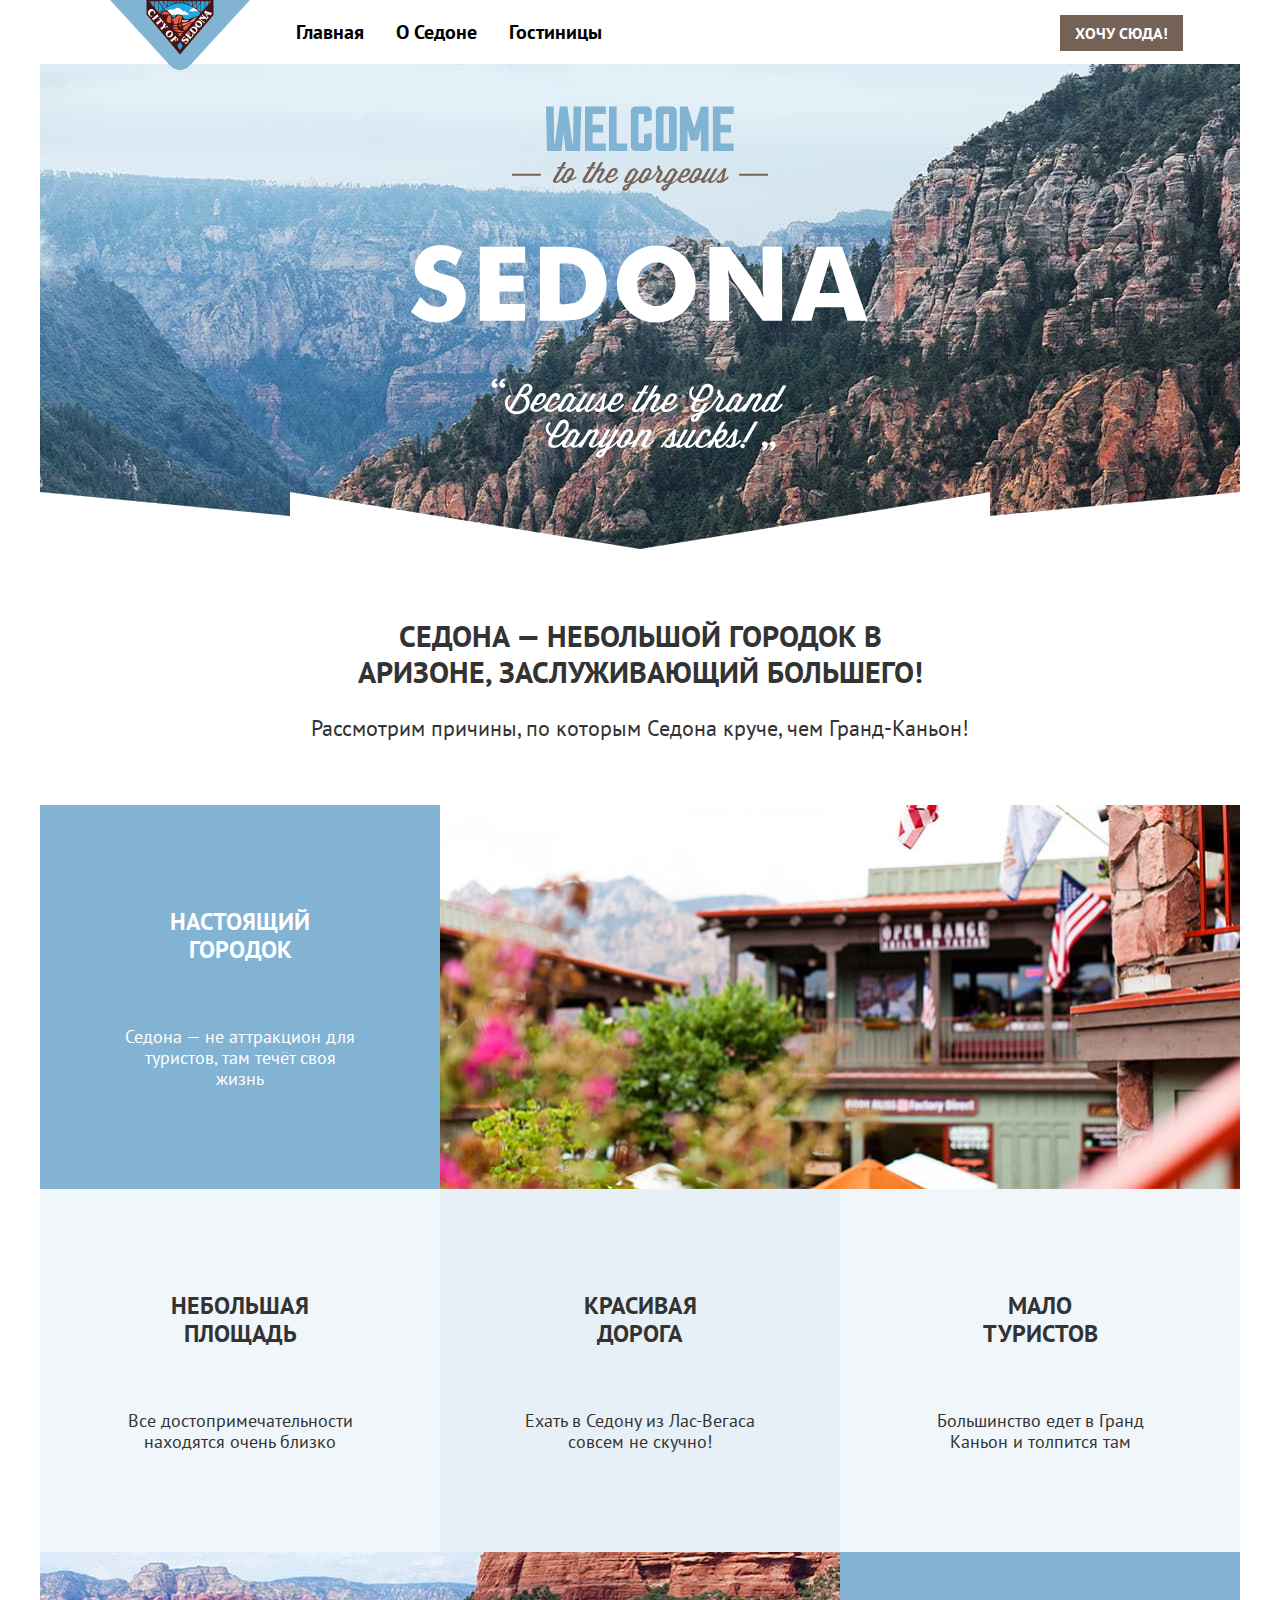
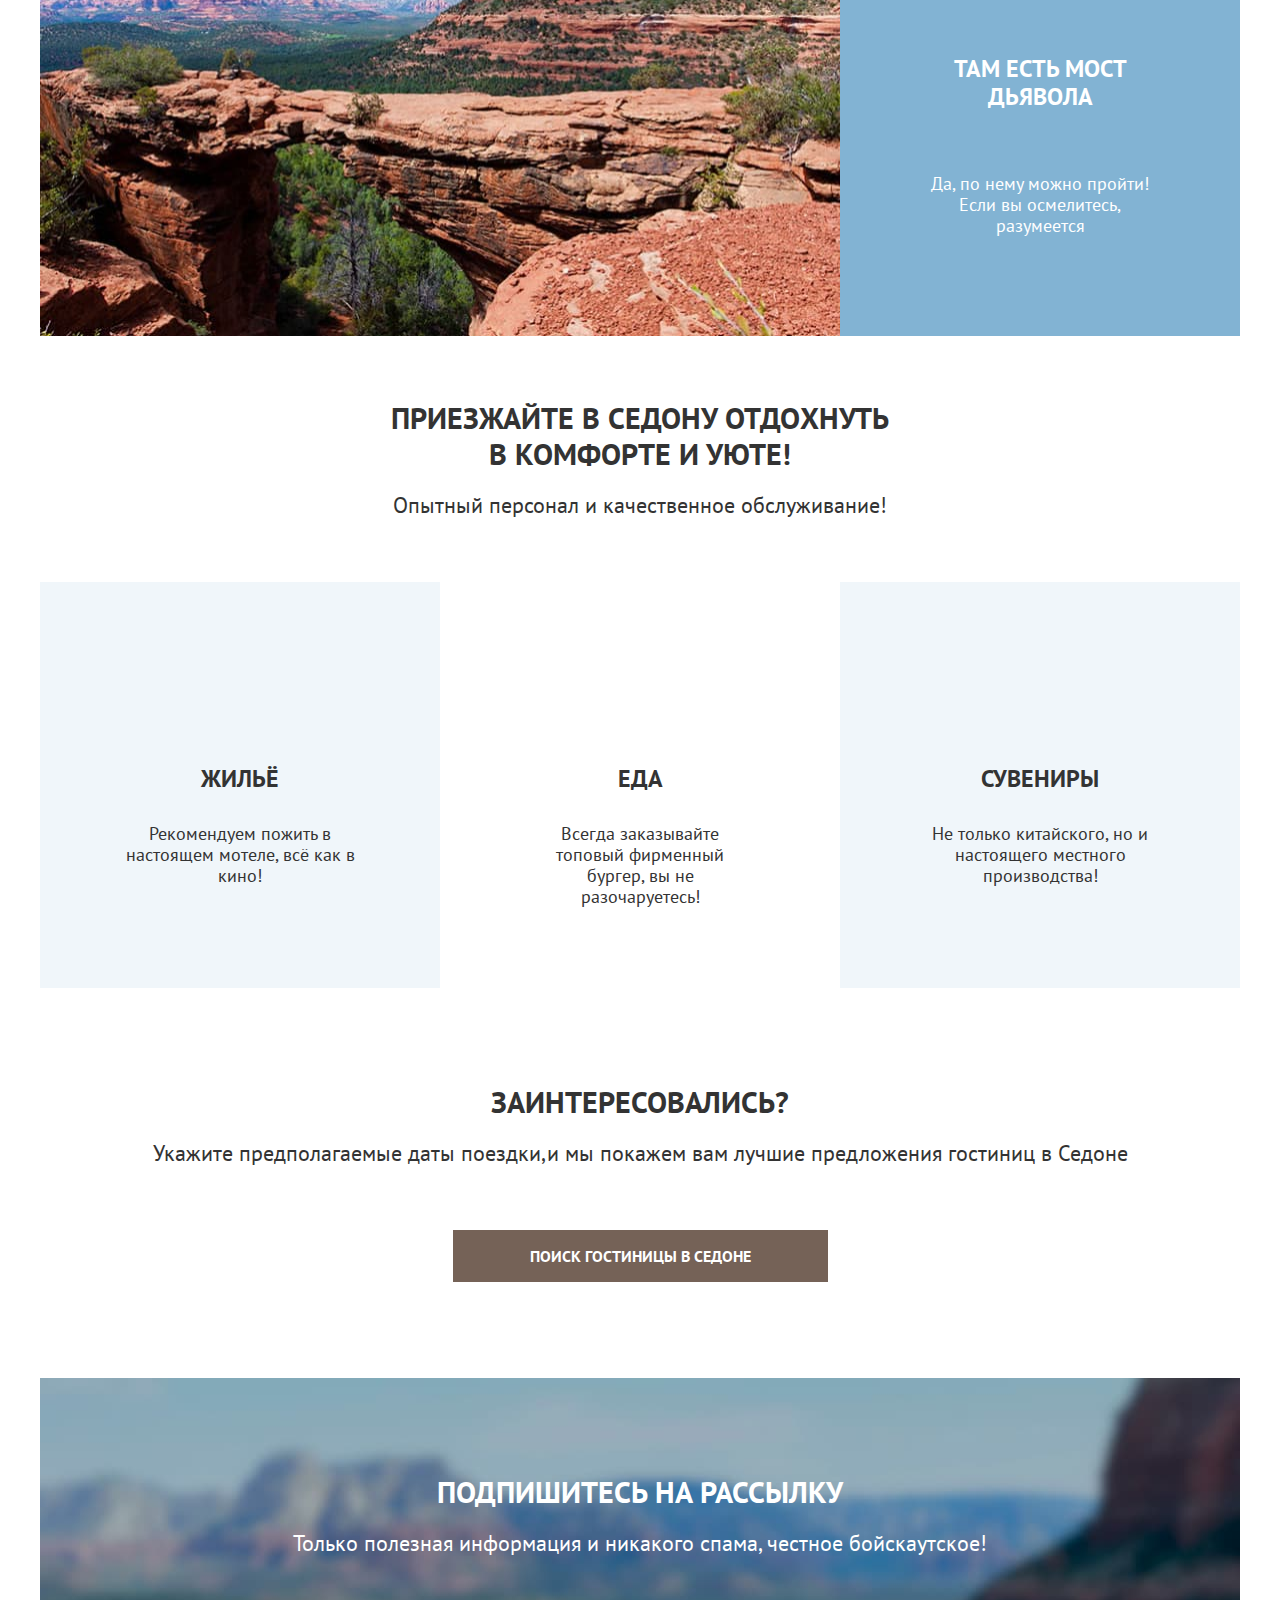
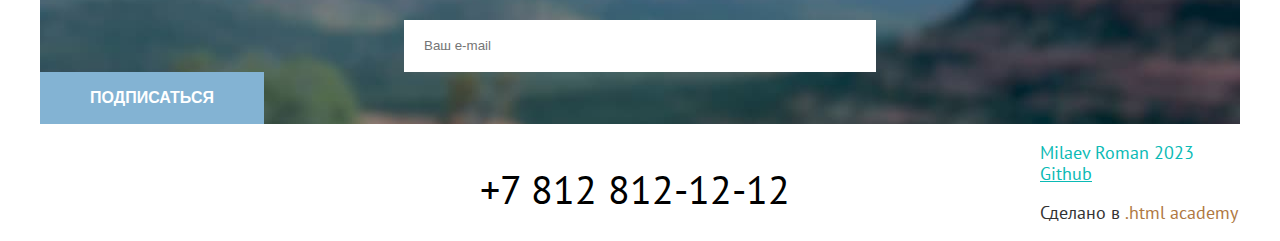
==== index.html @ 0e4f498c "оптимизировал стили для повторяющихся элементов, настроил сетку на главной странице" ====
<!DOCTYPE html>
<html lang="ru">
<head>
	<meta charset="UTF-8">
	<meta name="viewport" content="width=device-width, initial-scale=1.0">
	<link rel="stylesheet" href="styles/styles.css">
	<title>Sedona Tour</title>
</head>
<body>
	<header class="page-header">
		<nav class="navigation">
			<a class="logo-link" href="index.html">
				<img class="menu-logo" src="images/logo.svg" width="140" height="70" alt="Logo Sedona">
			</a>
			<ul class="navigation-list">
				<li class="navigation-item">
					<a class="navigation-link current" href="#">Главная</a>
				</li>
				<li class="navigation-item">
					<a class="navigation-link" href="#">О Седоне</a>
				</li>
				<li class="navigation-item">
					<a class="navigation-link" href="hotels.html">Гостиницы</a>
				</li>
			</ul>
			<ul class="navigation-list userbar">
				<li class="userbar-item">
					<a class="navigation-link search-button" href="#">
						<span class="visually-hidden">Поиск</span>
					</a>
				</li>
				<li class="userbar-item">
					<a class="navigation-link favourites" href="#">
						<span class="visually-hidden">Избранное</span>
					</a>
				</li>
				<li class="userbar-item">
					<a class="button button-entry" href="#">Хочу сюда!</a>
				</li>
			</ul>
		</nav>
	</header>
	<main class="content">
		<div class="page-container">
			<h1 class="visually-hidden">Welcome to Sedona</h1>
			<img class="main-logo" src="images/main-logo.svg" width="458" height="352" alt="Написано Welcome to gorgeous Sedona">
			<section class="reasons">
				<h2 class="title title-reasons">Седона — небольшой городок в Аризоне, заслуживающий большего!</h2>
				<p class="title-desc title-desc-reasons">Рассмотрим причины, по которым Седона круче, чем Гранд-Каньон!</p>
				<ul class="reasons-list">
					<li class="reasons-item">
						<h3 class="subtitle subtitle-reasons">Настоящий городок</h3>
						<p class="item-desc item-desc-reasons">Седона — не аттракцион для туристов, там течёт своя жизнь</p>
					</li>
					<li class="reasons-item">
						<img class="fisrt-reasons-image" src="images/rancho.jpg" width="800" height="384" alt="Ранчо на фоне гор. Пример проживания">
					</li>
					<li class="reasons-item">
						<h3 class="subtitle subtitle-reasons">Небольшая площадь</h3>
						<p class="item-desc item-desc-reasons">Все достопримечательности находятся очень близко</p>
					</li>
					<li class="reasons-item">
						<h3 class="subtitle subtitle-reasons">Красивая дорога</h3>
						<p class="item-desc item-desc-reasons">Ехать в Седону из Лас-Вегаса совсем не скучно!</p>
					</li>
					<li class="reasons-item">
						<h3 class="subtitle subtitle-reasons">Мало туристов</h3>
						<p class="item-desc item-desc-reasons">Большинство едет в Гранд Каньон и толпится там</p>
					</li>
					<li class="reasons-item">
						<img class="last-reasons-image" src="images/devilsbridge.jpg" width="800" height="384" alt="Необычная гора Мост дьявола. На фоне горная цепь и пустыня">
					</li>
					<li class="reasons-item">
						<h3 class="subtitle subtitle-reasons">Там есть мост дьявола</h3>
						<p class="item-desc item-desc-reasons">Да, по нему можно пройти! Если вы осмелитесь, разумеется</p>
					</li>
				</ul>
			</section>
			<section class="opportunities">
				<h2 class="title title-opportunities">Приезжайте в Седону отдохнуть в комфорте и уюте!</h2>
				<p class="title-desc title-desc-opportunities">Опытный персонал и качественное обслуживание!</p>
				<ul class="opportunities-list">
					<li class="opportunities-item">
						<h3 class="subtitle subtitle-opportunities">Жильё</h3>
						<p class="item-desc item-desc-opportunities">Рекомендуем пожить в настоящем мотеле, всё как в кино!</p>
					</li>
					<li class="opportunities-item">
						<h3 class="subtitle subtitle-opportunities">Еда</h3>
						<p class="item-desc item-desc-opportunities">Всегда заказывайте топовый фирменный бургер, вы не разочаруетесь!</p>
					</li>
					<li class="opportunities-item">
						<h3 class="subtitle subtitle-opportunities">Сувениры</h3>
						<p class="item-desc item-desc-opportunities">Не только китайского, но и настоящего местного производства!</p>
					</li>
				</ul>
			</section>
			<section class="search-hotel">
				<h3 class="title title-search-hotel">Заинтересовались?</h3>
				<p class="title-desc title-desc-search-hotel">Укажите предполагаемые даты поездки,и мы покажем вам лучшие предложения гостиниц в Седоне</p>
				<a class="button button-search-hotel" href="#">Поиск гостиницы в Седоне</a>
			</section>
		</div>
	</main>
	<footer class="footer">
		<section class="footer-subscribe">
				<h2 class="title title-footer-subscribe">Подпишитесь на рассылку</h2>
				<p class="title-desc title-desc-footer-subscribe">Только полезная информация и никакого спама, честное бойскаутское!</p>
				<input class="footer-subscribe-email" type="email" placeholder="Ваш e-mail">
				<button class="button button-bg-lightblue" type="submit">Подписаться</button>
		</section>
		<section class="footer-social">
				<h2 class="visually-hidden" hidden>Ссылки на наши соцсети</h2>
				<ul class="footer-social-list">
					<li class="footer-social-item">
						<a class="footer-social-link" href="#">
							<span class="visually-hidden vkontakte">Вконтакте</span>
						</a>
					</li>
					<li class="footer-social-item">
						<a class="footer-social-link" href="#">
							<span class="visually-hidden telegram">Телелеграм</span>
						</a>
					</li>
					<li class="footer-social-item">
						<a class="footer-social-link" href="#">
							<span class="visually-hidden youtube">Youtube</span>
						</a>
					</li>
				</ul>
				<a class="footer-phone" href="tel:+78128121212">+7 812 812-12-12</a>
				<div class="copyright-container">
					<p class="copyright">Milaev Roman 2023
						<a href="https://github.com/Milaev" class="git-creator">Github</a>
					</p>
					<p>Сделано в <a class="copyright-link" href="https://htmlacademy.ru">.html academy</a>
					</p>
				</div>
		</section>
	</footer>	
</body>
</html>
---- styles/styles.css ----
@font-face {
	font-family: "PT Sans";
	font-style: normal;
	font-weight: 400;
	src: url("../fonts/ptsans-400.woff2") format("woff2");
	font-display: swap;
}

@font-face {
	font-family: "PT Sans";
	font-style: normal;
	font-weight: 700;
	src: url("../fonts/ptsans-700.woff2") format("woff2");
	font-display: swap;
}

html {
	height: 100%;
}

body {
	margin: 0;
	display: flex;
	flex-direction: column;
	min-height: 100%;
	font-family: "PT Sans", sans-serif;
	font-size: 18px;
	line-height: 21px;
	font-weight: 400;
	color: #333333;
	background-color: white;
}

.visually-hidden {
	position: absolute;
	width: 1px;
	height: 1px;
	margin: -1px;
	padding: 0;
	border: 0;
	clip: rect(0 0 0 0);
	overflow: hidden;
}

.button {
	color: white;
	background-color: #756257;
	text-decoration: none;
	font-size: 16px;
	line-height: 20px;
	text-transform: uppercase;
	font-weight: 700;
}

.title {
	font-size: 30px;
	line-height: 36px;
	font-weight: 700;
	text-align: center;
	text-transform: uppercase;
	padding: 0;
	margin: 0 auto;
}

.title-desc {
	font-size: 22px;
	line-height: 26px;
	font-weight: 400;
	text-align: center;
	margin: 0;
	padding: 0;
	padding-bottom: 64px;
}

.subtitle {
	font-size: 24px;
	line-height: 28px;
	font-weight: 700;
	text-align: center;
	text-transform: uppercase;
	margin: 0;
	padding: 0;
}

.item-desc {
	font-size: 18px;
	line-height: 21px;
	text-align: center;
	margin: 0;
	padding: 0;
}

.navigation {
	display: flex;
	width: 1200px;
	margin: 0 auto;
}

.menu-logo {
	width: 140px;
	margin-right: 30px;
	padding-left: 70px;
}

.navigation-list {
	margin: 0;
	padding: 0;
	list-style-type: none;
	display: flex;
	flex-wrap: wrap;
	width: 500px;
	align-items: center;
}

.navigation-link {
	color: black;
	display: block;
	font-size: 20px;
	line-height: 24px;
	font-weight: 700;
	text-decoration: none;
	padding: 20px 16px;
}

.logo-link {
	display: block;
	margin-bottom: -10px;
	padding: 0;
	z-index: 1;
}

.userbar {
	width: 264px;
	margin-left: auto;
}

.userbar-item:last-child {
	margin-left: 20px;
}

.button-entry {
	padding: 8px 15px;
}

.page-container {
	background-image: url(../images/bg-index-divider.jpg);
	background-repeat: no-repeat;
	background-size: 1200px 485px;
	background-position: top;
	width: 1200px;
	margin: 0 auto;
}

.page-hotels-container {
	width: 1200px;
	margin: 0 auto;
}

.content {
	flex-grow: 1;
}

.main-logo {
	display: block;
	margin: 0 auto;
	padding-top: 42px;
	margin-bottom: 91px;
}

.reasons-list {
	margin: 0;
	padding: 0;
	display: flex;
	flex-wrap: wrap;
	list-style-type: none;
}

.title-reasons {
	width: 620px;
	padding-top: 69px;
	padding-bottom: 25px;
}

.reasons-item {
	display: flex;
	flex-direction: column;
}

.reasons-item:first-child,
.reasons-item:last-child {
	background-color: #82B3D3;
	color: white;
	width: 400px;
}

.reasons-item:nth-child(3),
.reasons-item:nth-child(4),
.reasons-item:nth-child(5) {
	width: 400px;
}

.reasons-item:nth-child(3),
.reasons-item:nth-child(5),
.opportunities-item:nth-child(1),
.opportunities-item:nth-child(3) {
	background-color: rgba(131, 179, 211, 0.12);
}

.reasons-item:nth-child(4) {
	background-color:rgba(131, 179, 211, 0.2)
}

.subtitle-reasons {
	width: 175px;
	margin: 0 auto;
	padding-top: 103px;
	padding-bottom: 31px;
}

.item-desc-reasons {
	width: 230px;
	margin: 0 auto;
	padding-top: 31px;
	padding-bottom: 100px;
}

.title-opportunities {
	width: 505px;
	padding-top: 64px;
	padding-bottom: 20px;
}

.opportunities-list {
	margin: 0;
	padding: 0;
	list-style-type: none;
	display: flex;
}

.opportunities-item {
	width: 400px;
	display: flex;
	flex-direction: column;
}

.subtitle-opportunities {
	width: 230px;
	margin: 0 auto;
	padding-top: 183px;
	padding-bottom: 30px;
}

.item-desc-opportunities {
	width: 230px;
	margin: 0 auto;
	padding-bottom: 81px;
}

.title-search-hotel,
.title-footer-subscribe {
	padding-top: 96px;
	padding-bottom: 20px;
}

.button-search-hotel {
	display: block;
	width: 275px;
	line-height: 36px;
	text-align: center;
	padding: 8px 50px;
	margin: 0 auto;
	margin-bottom: 96px;
}

.footer-subscribe {
	color: white;
	background-color: lightblue;
	background-image: url("../images/bg-subscribe.jpg");
	background-size: 1200px 415px;
	background-repeat: no-repeat;
	width: 1200px;
	margin: 0 auto;
}

.footer-subscribe-email {
	display: block;
	width: 432px;
	line-height: 28px;
	border: 0px;
	padding: 12px 20px;
	margin: 0 auto;
}

.footer-social {
	display: flex;
	width: 1200px;
	margin: 0 auto;
}

.footer-social-list {
	width: 180px;
	margin: 0;
	padding: 0;
	list-style-type: none;
	display: flex;
	flex-wrap: wrap;
	padding-left: 70px;
	padding-top: 45px;
	padding-bottom: 30px;
}

.footer-social-link {
	display: block;
	width: 47px;
	height: 40px;
}

.footer-phone {
	color: black;
	font-size: 40px;
	line-height: 40px;
	font-weight: 400;
	text-decoration: none;
	width: 335px;
	margin-left: 190px;
	padding-top: 45px;
	padding-bottom: 30px;
}

.copyright-container {
	width: 200px;
	margin-left: auto;
}

.copyright, .git-creator {
	color: #0abab5;
}

.copyright-link {
	color:#AF7842;
	text-decoration: none;
}

.bg-wrapper {
	background-image: url("../images/bg-catalog.jpg");
	background-color: lightblue;
	color: white;
}

.hotels-title {
	font-size: 60px;
	line-height: 78px;
	font-weight: 700;
	margin-top: 0;
	margin-bottom: 8px;
}

.breadcrumbs-link {
	color: white;
	text-decoration: none;
	font-size: 16px;
	line-height: 21px;
	font-weight: 400;
}

.breadcrumbs-item {
	display: inline;
}

.filters-infrastructure-title,
.filters-type-hotels-title,
.filters-price-title {
	font-size: 20px;
	line-height: 26px;
	font-weight: 700;
}

.filters-infrastructure-item,
.filters-type-hotels-item {
	font-size: 18px;
	line-height: 24px;
	font-weight: 400;
}

.filters-hotels {
	display: flex;
	padding: 40px 70px 70px 70px;
}

.filters-hotels fieldset {
	border: none;
}

.filters-infrastructure-list,
.filters-type-hotels-list {
	margin: 0;
	padding: 0;
	list-style-type: none;
}

.filters-infrastructure {
	width: 150px;
	margin-right: 70px;
}

.filters-type-hotels {
	width: 150px;
}

.filters-price {
	width: 280px;
	margin-left: auto;
}

.button-form {
	width: 191px;
	margin-left: 70px;
}

.button-bg-lightblue {
	background-color: rgba(131, 179, 211, 1);
	border: none;
	padding: 8px 50px;
	line-height: 36px;
}

.reset-button {
	background-color: transparent;
	border: none;
}

.button-clicked {
	background-color: #7DB54F;
	border: none;
}

.sorting-view {
	display: flex;
	margin: 50px 70px 40px;
}

.sorting-view-title {
	font-size: 30px;
	line-height: 39px;
	font-weight: 700;
	text-transform: uppercase;
	width: 340px;
	margin-top: 0;
}

.sorting-view-style {
	width: 300px;
	height: 50px;
	margin-left: auto;
}

.sorting-view-link {
	background-color: white;
	color: black;
	width: 50px;
}

.sorting-view-link:first-of-type {
	margin-left: 70px;
}

.sorting-view-style {
	color: #333333;
	font-size: 18px;
	line-height: 23px;
	font-family: "PT Sans";
	font-weight: 400;
}

.preview-hotels-list {
	display: flex;
	margin: 0;
	padding: 0;
	flex-wrap: wrap;
	list-style-type: none;
	margin-left: 70px;
}

.preview-hotels-item {
	width: 340px;
	margin-right: 20px;
}

.preview-hotels-subtitle {
	font-size: 24px;
	line-height: 31px;
	font-weight: 700;
}

.preview-hotels-rating {
	background-color: #F2F2F2;
	color: #333333;
	text-decoration: none;
}

.pagination-item {
	list-style-type: none;
	margin: 0;
	padding: 0;
	display: inline;
}

.pagination-link {
	color: #ffffff;
	font-size: 20px;
	line-height: 26px;
	text-decoration: none;
	background-color: #83B3D3;
	font-weight: 700;
}

.pagination-current {
	background-color: #F2F2F2;
	color: #000000;
}
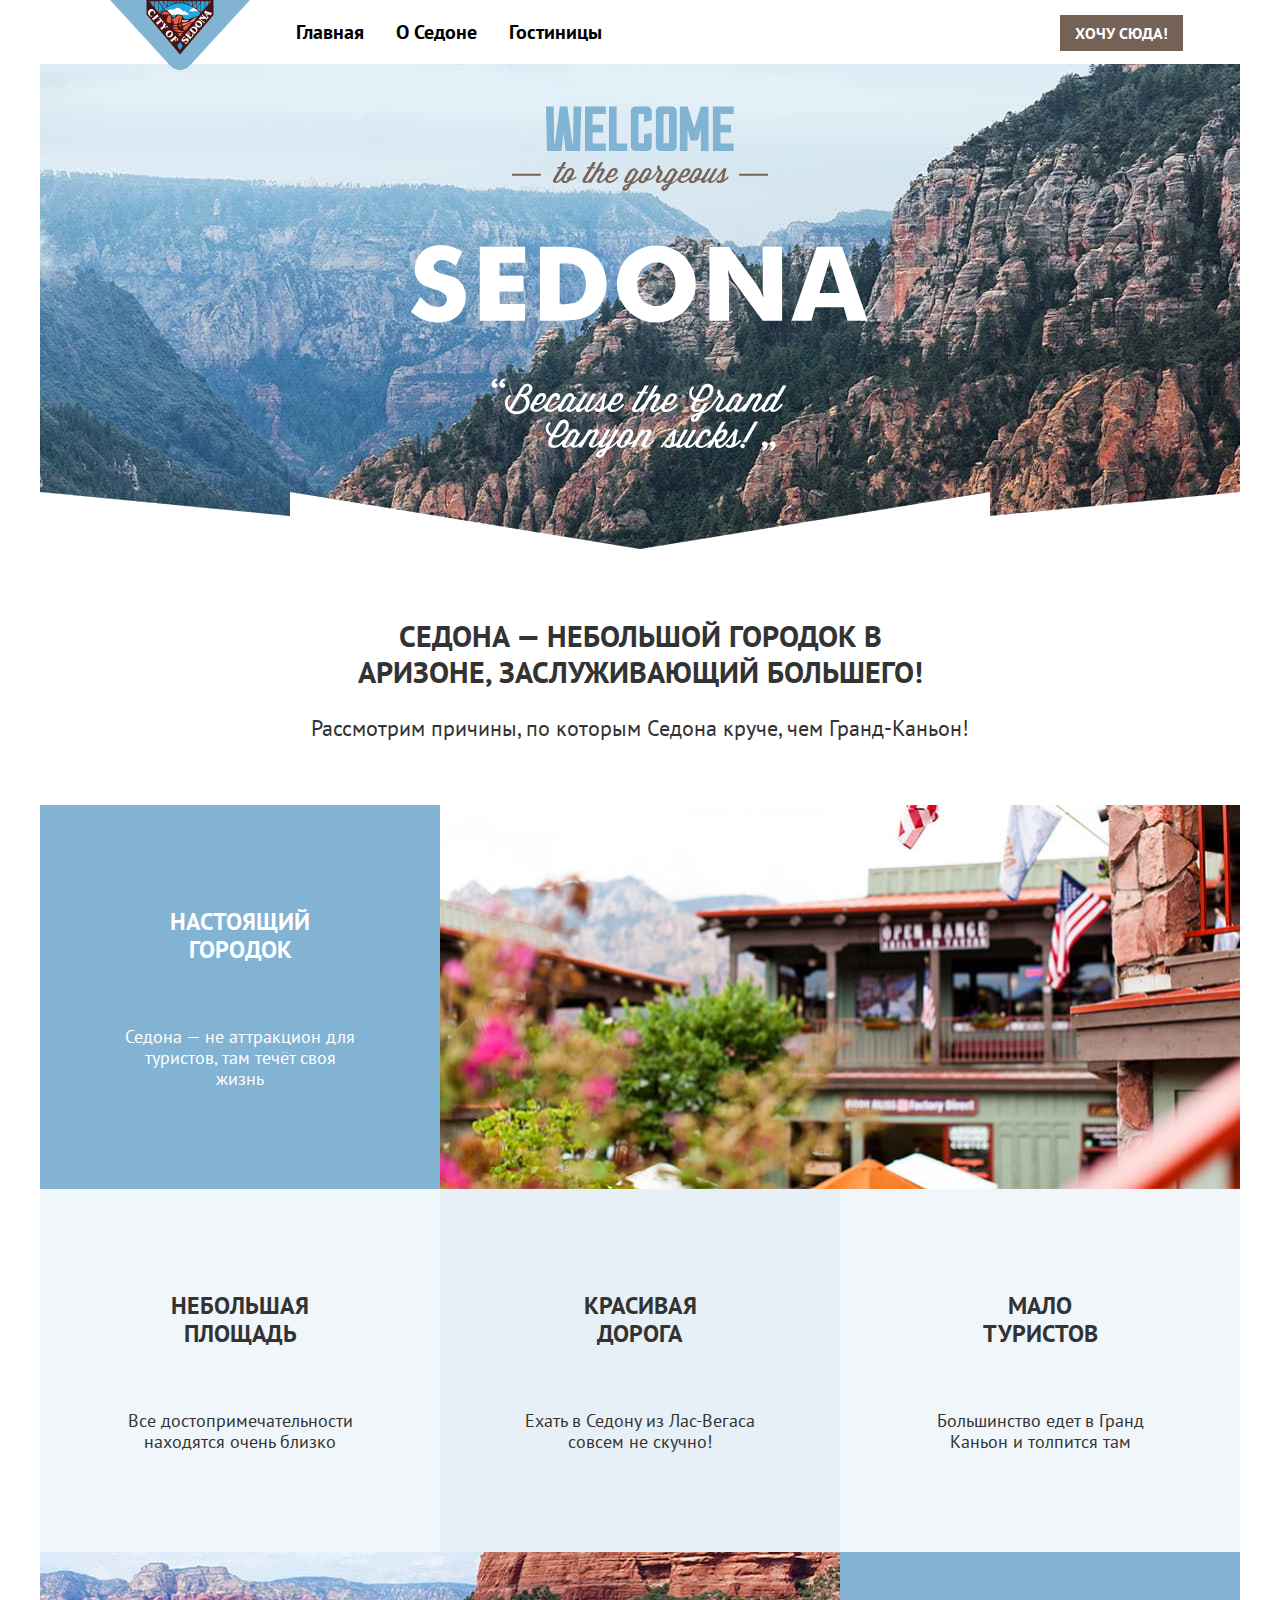
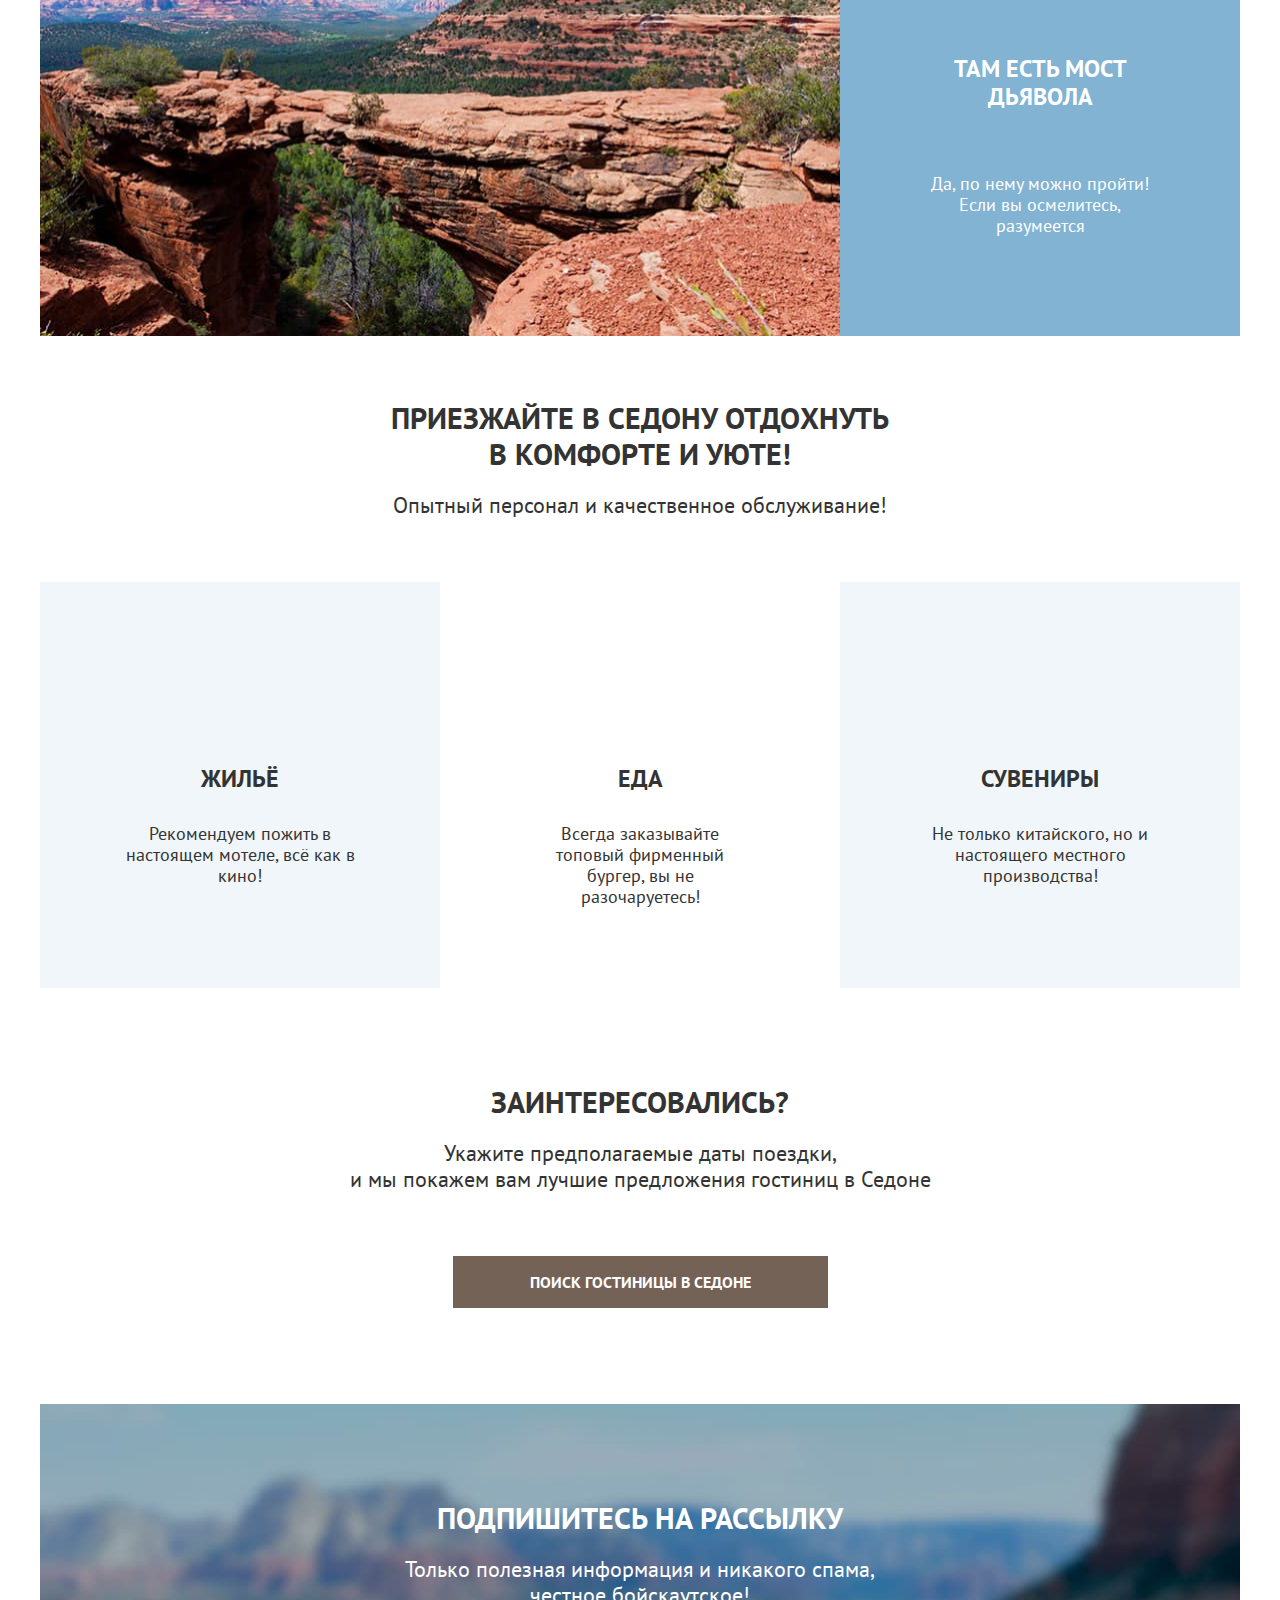
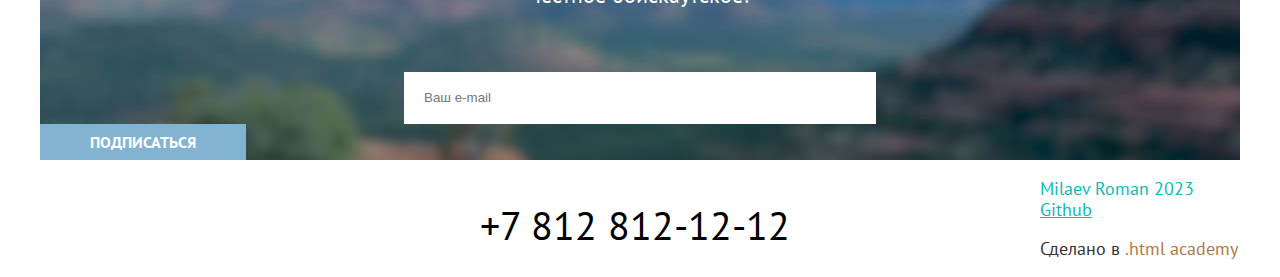
==== commit eb1d155f: "сделал микросетки" ====
--- a/index.html
+++ b/index.html
@@ -96,7 +96,7 @@
 			</section>
 			<section class="search-hotel">
 				<h3 class="title title-search-hotel">Заинтересовались?</h3>
-				<p class="title-desc title-desc-search-hotel">Укажите предполагаемые даты поездки,и мы покажем вам лучшие предложения гостиниц в Седоне</p>
+				<p class="title-desc title-desc-search-hotel">Укажите предполагаемые даты поездки,<br>и мы покажем вам лучшие предложения гостиниц в Седоне</p>
 				<a class="button button-search-hotel" href="#">Поиск гостиницы в Седоне</a>
 			</section>
 		</div>
@@ -104,12 +104,12 @@
 	<footer class="footer">
 		<section class="footer-subscribe">
 				<h2 class="title title-footer-subscribe">Подпишитесь на рассылку</h2>
-				<p class="title-desc title-desc-footer-subscribe">Только полезная информация и никакого спама, честное бойскаутское!</p>
+				<p class="title-desc title-desc-footer-subscribe">Только полезная информация и никакого спама,<br>честное бойскаутское!</p>
 				<input class="footer-subscribe-email" type="email" placeholder="Ваш e-mail">
 				<button class="button button-bg-lightblue" type="submit">Подписаться</button>
 		</section>
 		<section class="footer-social">
-				<h2 class="visually-hidden" hidden>Ссылки на наши соцсети</h2>
+				<h2 class="visually-hidden">Ссылки на наши соцсети</h2>
 				<ul class="footer-social-list">
 					<li class="footer-social-item">
 						<a class="footer-social-link" href="#">
--- a/styles/styles.css
+++ b/styles/styles.css
@@ -67,9 +67,10 @@
 	line-height: 26px;
 	font-weight: 400;
 	text-align: center;
-	margin: 0;
 	padding: 0;
 	padding-bottom: 64px;
+	width: 720px;
+	margin: 0 auto;
 }
 
 .subtitle {
@@ -344,6 +345,7 @@
 .bg-wrapper {
 	background-image: url("../images/bg-catalog.jpg");
 	background-color: lightblue;
+	background-size: cover;
 	color: white;
 }
 
@@ -353,6 +355,14 @@
 	font-weight: 700;
 	margin-top: 0;
 	margin-bottom: 8px;
+	padding-top: 35px;
+	padding-left: 70px;
+}
+
+.breadcrumbs {
+	display: flex;
+	margin: 0;
+	list-style-type: none;
 }
 
 .breadcrumbs-link {
@@ -361,34 +371,39 @@
 	font-size: 16px;
 	line-height: 21px;
 	font-weight: 400;
-}
-
-.breadcrumbs-item {
-	display: inline;
-}
-
-.filters-infrastructure-title,
-.filters-type-hotels-title,
-.filters-price-title {
+	display: block;
+	margin-right: 28px;
+}
+
+.breadcrumbs-icon {
+	width: 12px;
+	height: 12px;
+}
+
+fieldset {
+	border: none;
+	margin: 0;
+	padding: 0;
+}
+
+.title-filters {
 	font-size: 20px;
 	line-height: 26px;
 	font-weight: 700;
-}
-
-.filters-infrastructure-item,
-.filters-type-hotels-item {
+	padding-bottom: 30px;
+}
+
+.item-filters {
 	font-size: 18px;
 	line-height: 24px;
 	font-weight: 400;
+	padding-bottom: 13px;
 }
 
 .filters-hotels {
 	display: flex;
-	padding: 40px 70px 70px 70px;
-}
-
-.filters-hotels fieldset {
-	border: none;
+	max-width: 1200px;
+	padding: 40px 70px 70px;
 }
 
 .filters-infrastructure-list,
@@ -410,23 +425,30 @@
 .filters-price {
 	width: 280px;
 	margin-left: auto;
-}
-
+	margin-right: 70px;
+}
+
+/*выпадает из контейнера формы */
 .button-form {
 	width: 191px;
-	margin-left: 70px;
+	align-self: center;
 }
 
 .button-bg-lightblue {
 	background-color: rgba(131, 179, 211, 1);
 	border: none;
+	font-family: "PT Sans";
 	padding: 8px 50px;
-	line-height: 36px;
+	line-height: 20px;
+	border: none;
 }
 
 .reset-button {
 	background-color: transparent;
 	border: none;
+	padding: 8px 50px;
+	line-height: 20px;
+	margin-top: 32px;
 }
 
 .button-clicked {
@@ -449,19 +471,24 @@
 }
 
 .sorting-view-style {
-	width: 300px;
+	width: 292px;
 	height: 50px;
 	margin-left: auto;
+}
+
+.sorting-view-link-container {
+	display: flex;
+	width: 160px;
+	flex-wrap: wrap;
+	margin-left: 70px;
 }
 
 .sorting-view-link {
 	background-color: white;
 	color: black;
-	width: 50px;
-}
-
-.sorting-view-link:first-of-type {
-	margin-left: 70px;
+	display: block;
+	width: 48px;
+	height: 48px;
 }
 
 .sorting-view-style {
@@ -478,18 +505,30 @@
 	padding: 0;
 	flex-wrap: wrap;
 	list-style-type: none;
-	margin-left: 70px;
+	padding-left: 70px;
+	padding-right: 70px;
+	gap: 20px;
 }
 
 .preview-hotels-item {
+	display: flex;
+	flex-direction: column;
 	width: 340px;
-	margin-right: 20px;
+}
+
+.preview-hotels-link {
+	display: block;
+	width: 300px;
+	margin: 0;
+	padding: 20px;
 }
 
 .preview-hotels-subtitle {
 	font-size: 24px;
 	line-height: 31px;
 	font-weight: 700;
+	margin: 0;
+	padding: 0;
 }
 
 .preview-hotels-rating {
@@ -498,20 +537,30 @@
 	text-decoration: none;
 }
 
-.pagination-item {
-	list-style-type: none;
-	margin: 0;
-	padding: 0;
-	display: inline;
+.pagination {
+	margin: 0;
+	padding: 0;
+	list-style-type: none;
+	display: flex;
+	flex-wrap: wrap;
+	margin-left: 70px;
+	padding-top: 80px;
+	padding-bottom: 60px;
 }
 
 .pagination-link {
 	color: #ffffff;
 	font-size: 20px;
-	line-height: 26px;
+	line-height: 36px;
 	text-decoration: none;
 	background-color: #83B3D3;
 	font-weight: 700;
+	display: block;
+	padding: 12px 24px;
+}
+
+.pagination-item:not(:last-child) {
+	margin-right: 8px;
 }
 
 .pagination-current {
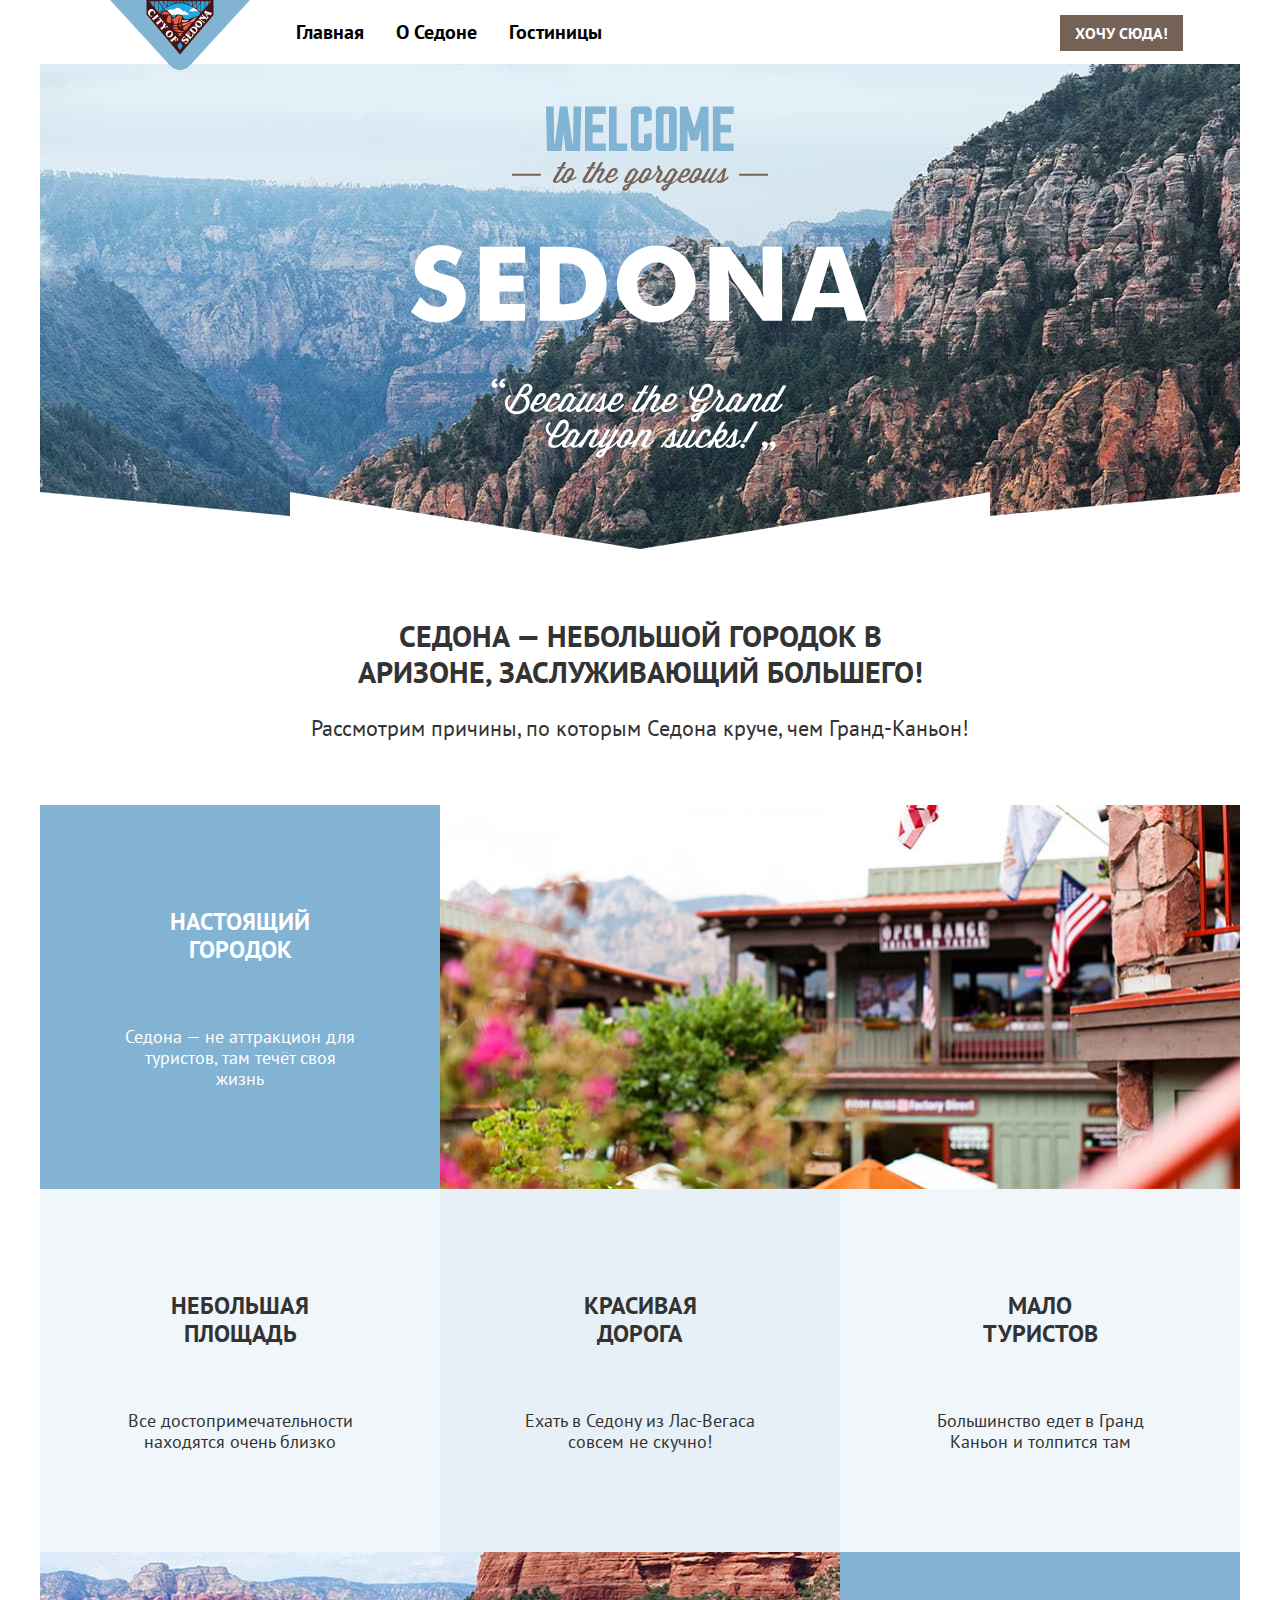
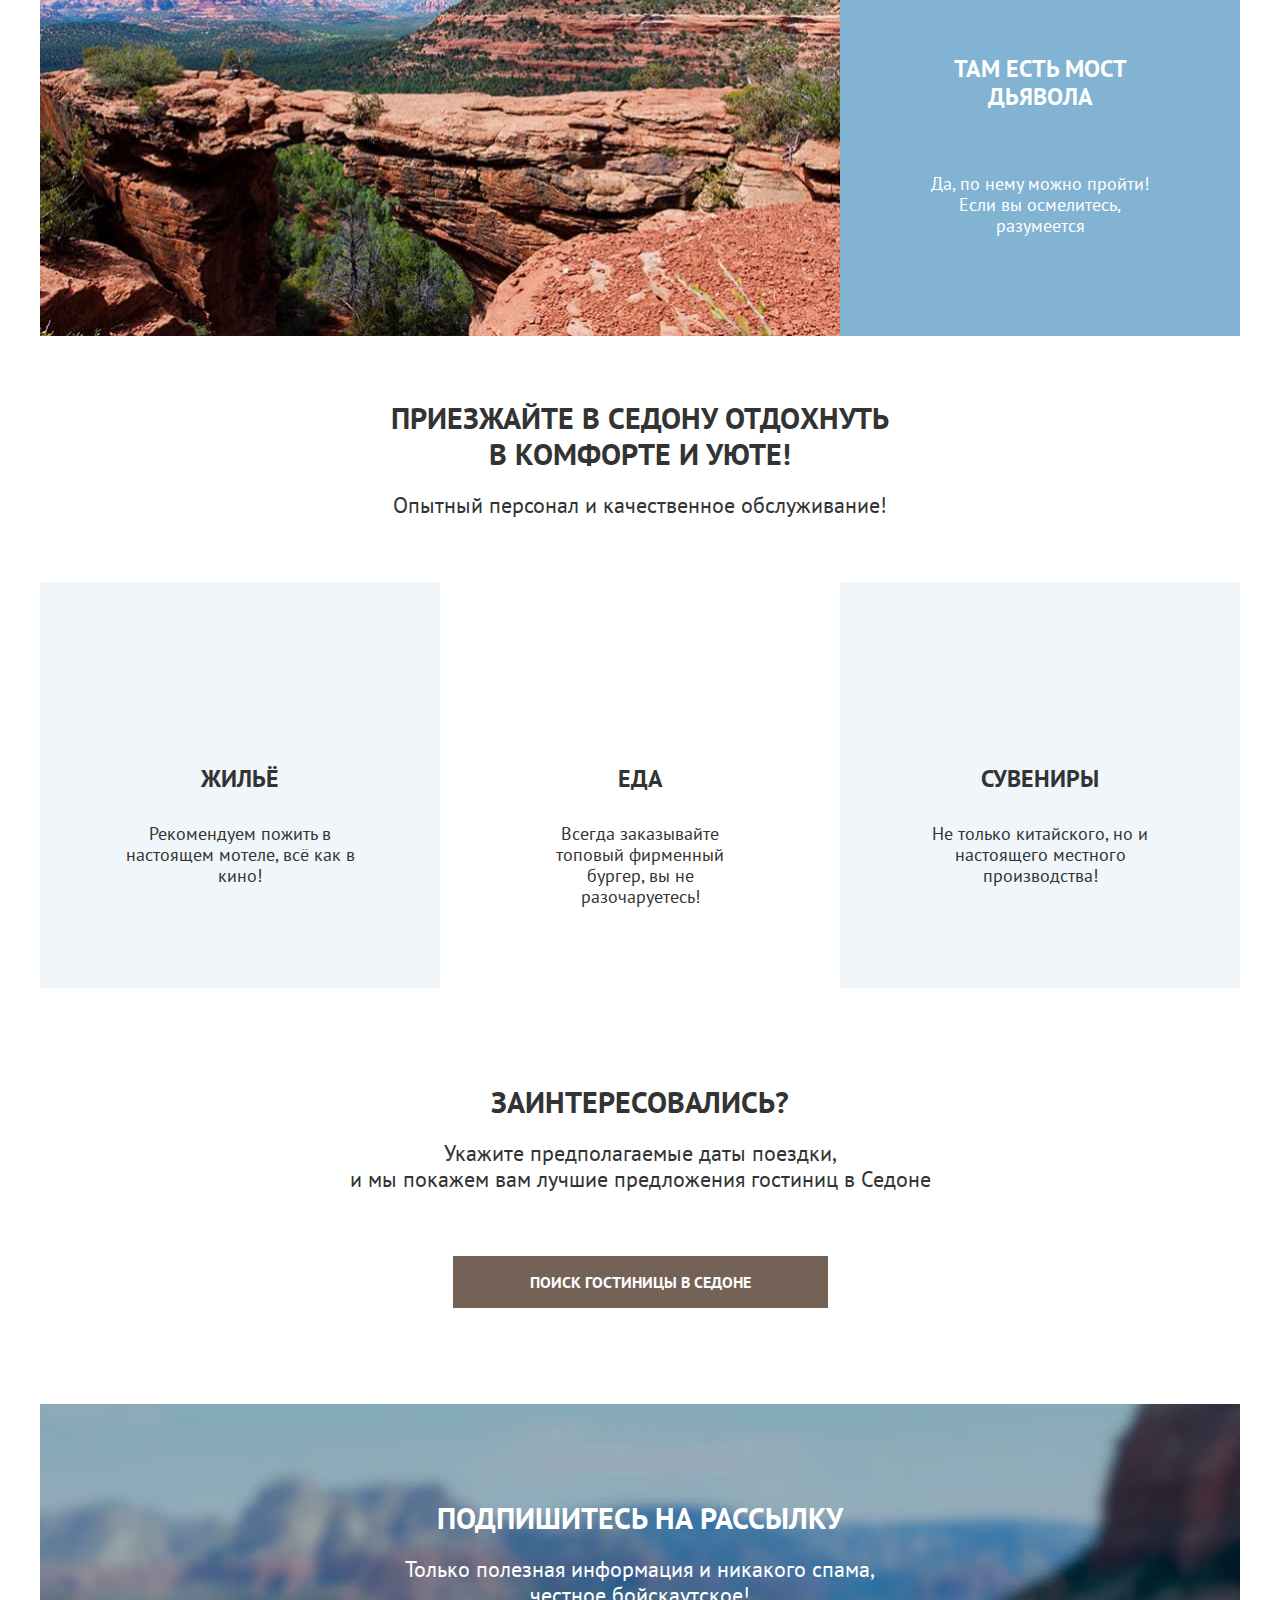
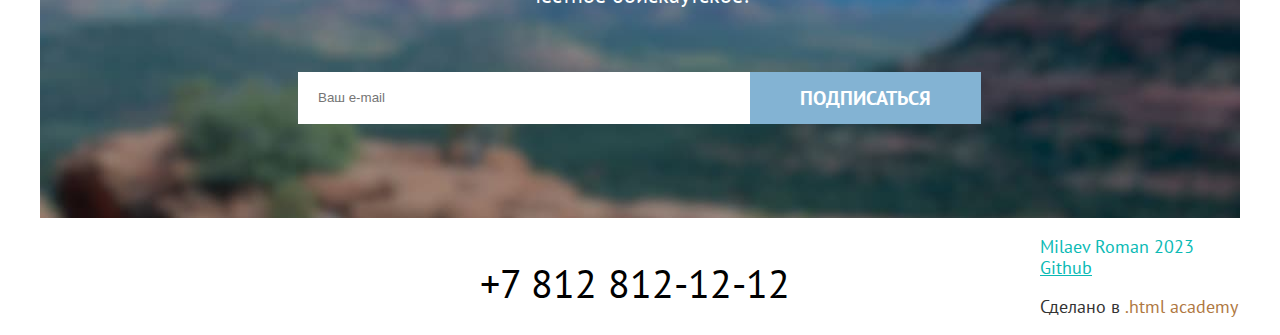
==== commit a993480e: "Сверстал карточки отелей на гридах" ====
--- a/index.html
+++ b/index.html
@@ -105,8 +105,10 @@
 		<section class="footer-subscribe">
 				<h2 class="title title-footer-subscribe">Подпишитесь на рассылку</h2>
 				<p class="title-desc title-desc-footer-subscribe">Только полезная информация и никакого спама,<br>честное бойскаутское!</p>
-				<input class="footer-subscribe-email" type="email" placeholder="Ваш e-mail">
-				<button class="button button-bg-lightblue" type="submit">Подписаться</button>
+				<form class="footer-subscribe-form">
+					<input class="footer-subscribe-email" type="email" placeholder="Ваш e-mail">
+					<button class="button button-subscribe" type="submit">Подписаться</button>
+				</form>
 		</section>
 		<section class="footer-social">
 				<h2 class="visually-hidden">Ссылки на наши соцсети</h2>
--- a/styles/styles.css
+++ b/styles/styles.css
@@ -16,6 +16,7 @@
 
 html {
 	height: 100%;
+	min-width: 1280px;
 }
 
 body {
@@ -31,6 +32,10 @@
 	background-color: white;
 }
 
+img {
+	display: block;
+}
+
 .visually-hidden {
 	position: absolute;
 	width: 1px;
@@ -50,6 +55,8 @@
 	line-height: 20px;
 	text-transform: uppercase;
 	font-weight: 700;
+	border: none;
+	cursor: pointer;
 }
 
 .title {
@@ -283,13 +290,27 @@
 	margin: 0 auto;
 }
 
+.footer-subscribe-form {
+	display: flex;
+	margin: 0 auto;
+	width: 684px;
+	padding-bottom: 94px;
+}
+
 .footer-subscribe-email {
-	display: block;
-	width: 432px;
+	width: 412px;
 	line-height: 28px;
-	border: 0px;
+	border: none;
 	padding: 12px 20px;
-	margin: 0 auto;
+}
+
+.button-subscribe {
+	background-color: rgba(131, 179, 211, 1);
+	border: none;
+	font-size: 20px;
+	line-height: 36px;
+	font-family: "PT Sans";
+	padding: 8px 50px;
 }
 
 .footer-social {
@@ -362,6 +383,8 @@
 .breadcrumbs {
 	display: flex;
 	margin: 0;
+	padding: 0;
+	padding-left: 70px;
 	list-style-type: none;
 }
 
@@ -440,7 +463,6 @@
 	font-family: "PT Sans";
 	padding: 8px 50px;
 	line-height: 20px;
-	border: none;
 }
 
 .reset-button {
@@ -454,6 +476,9 @@
 .button-clicked {
 	background-color: #7DB54F;
 	border: none;
+	padding-top: 8px;
+	padding-bottom: 8px;
+	border-radius: 4px;
 }
 
 .sorting-view {
@@ -500,41 +525,102 @@
 }
 
 .preview-hotels-list {
-	display: flex;
-	margin: 0;
-	padding: 0;
-	flex-wrap: wrap;
+	display: grid;
+	grid-template-columns: repeat(3, 340px);
+	margin: 0;
+	padding: 0;
 	list-style-type: none;
 	padding-left: 70px;
 	padding-right: 70px;
+	padding-bottom: 40px;
 	gap: 20px;
 }
 
 .preview-hotels-item {
-	display: flex;
-	flex-direction: column;
+	display: grid;
+	grid-template-columns: 20px 280px 20px;
+	grid-template-rows: 20px 212px min-content auto; 
 	width: 340px;
+	border: 1px solid #E6E6E6;
+	border-radius: 4px;
 }
 
 .preview-hotels-link {
-	display: block;
 	width: 300px;
 	margin: 0;
-	padding: 20px;
+	padding-top: 20px;
+	grid-column: 2 / 4;
+}
+
+.preview-hotels-subtitle-link {
+	grid-row: 3 / 4;
+	grid-column: 2 / 4;
+	text-decoration: none;
+	color: inherit;
+	margin-top: 16px;
+	margin-bottom: 16px;
 }
 
 .preview-hotels-subtitle {
 	font-size: 24px;
-	line-height: 31px;
-	font-weight: 700;
-	margin: 0;
-	padding: 0;
+	line-height: 28px;
+	font-weight: 700;
+	margin: 0;
+	padding: 0;
+}
+
+.grid-wrapper {
+	display: grid;
+	grid-row: 4 / 5;
+	grid-column: 2 / 3;
+	grid-template-columns: repeat(2, 140px);
+	column-gap: 20px;
+	row-gap: 16px;
+	padding-bottom: 20px;
+}
+
+.hotels {
+	grid-row: 1 / 2;
+	grid-column: 1 / 2;
+	justify-self: start;
+}
+
+.price {
+	grid-row: 1 / 2;
+	grid-column: 2 / 3;
+	justify-self: end;
+}
+
+.more-detailed-view-hotels {
+	grid-row: 2 / 3;
+	grid-column: 1 / 2;
+	border: none;
+	border-radius: 4px;
+}
+
+.button-fav {
+	grid-row: 2 / 3;
+	grid-column: 2 / 3;
+	border: none;
+	background-color: rgba(131, 179, 211, 1);
+	padding-top: 8px;
+	padding-bottom: 8px;
+	border-radius: 4px;
+} 
+
+.preview-hotels-rating-stars {
+	grid-row: 3 / 4;
+	grid-column: 1 / 2;
 }
 
 .preview-hotels-rating {
 	background-color: #F2F2F2;
 	color: #333333;
 	text-decoration: none;
+	grid-row: 3 / 4;
+	grid-column: 2 / 3;
+	padding: 9px 22px;
+	border-radius: 4px;
 }
 
 .pagination {
@@ -544,8 +630,9 @@
 	display: flex;
 	flex-wrap: wrap;
 	margin-left: 70px;
-	padding-top: 80px;
+	padding-top: 40px;
 	padding-bottom: 60px;
+	border-top: 1px solid #E6E6E6;
 }
 
 .pagination-link {
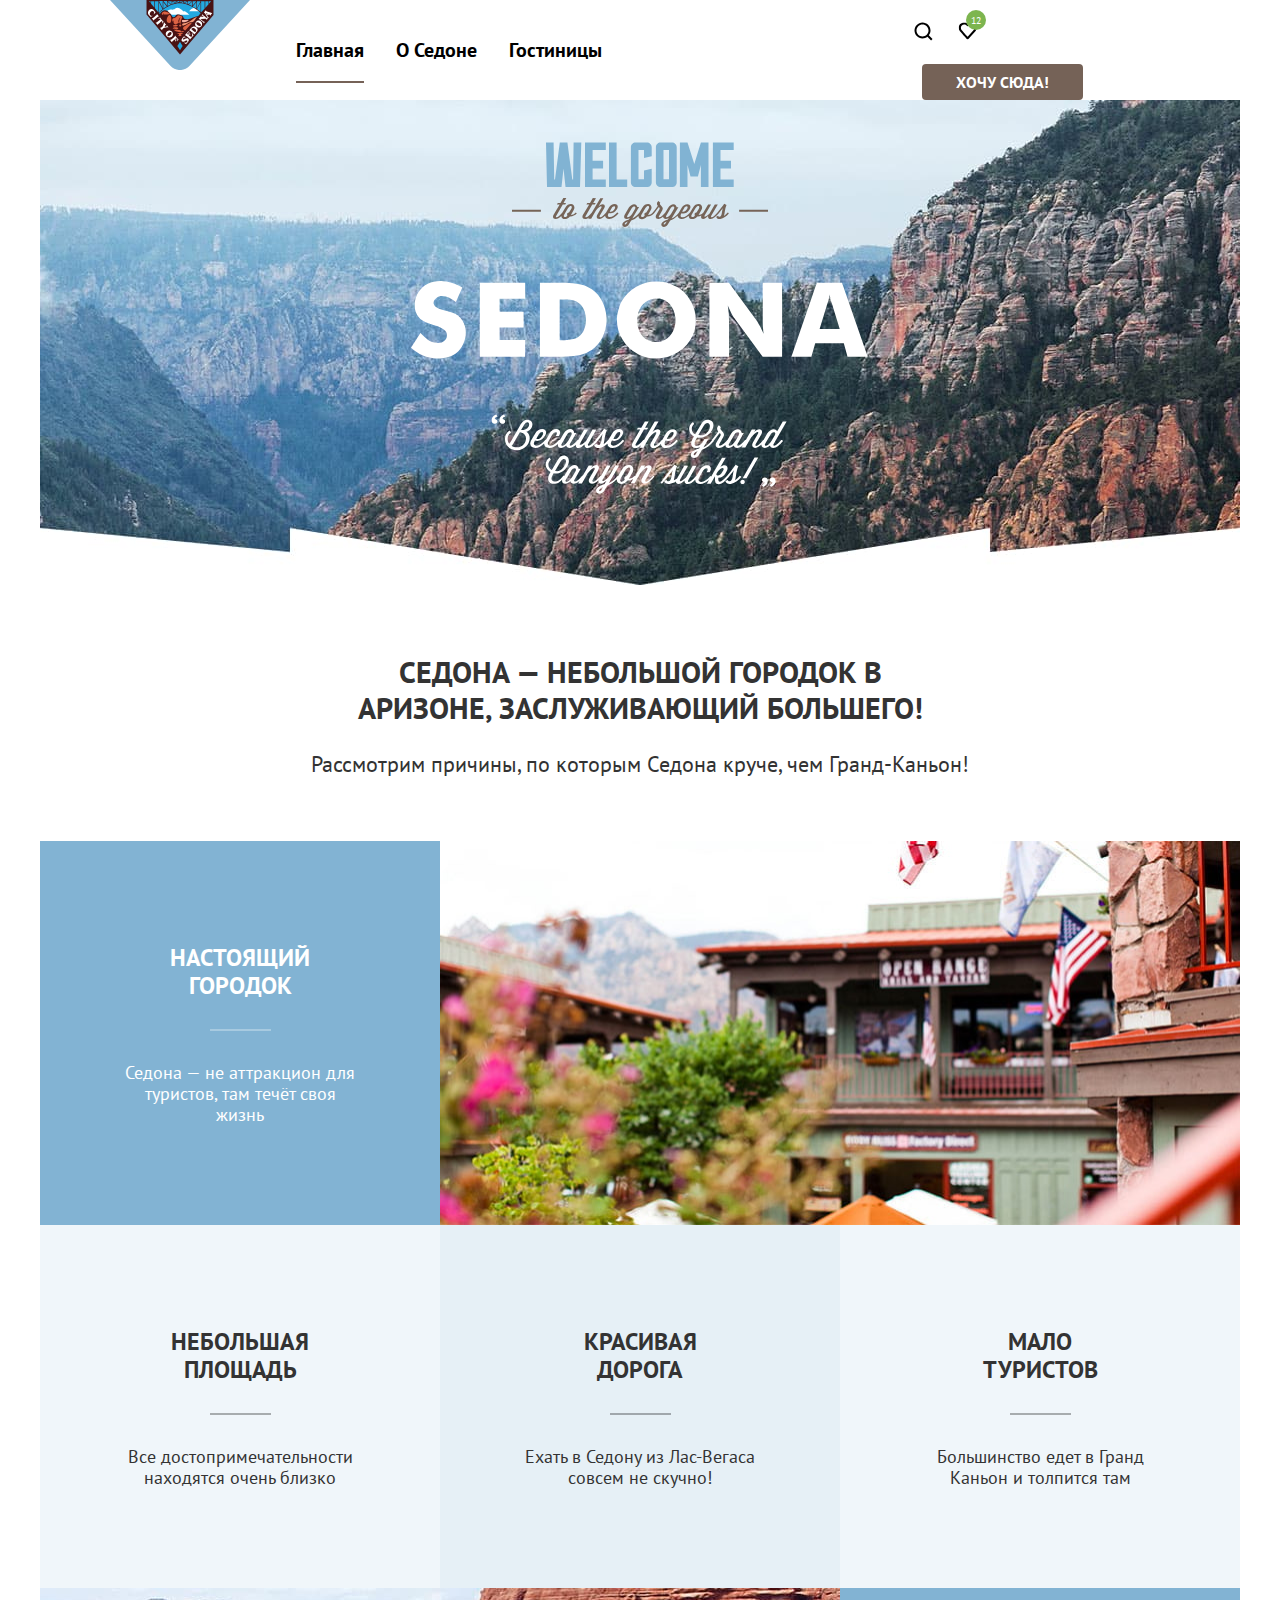
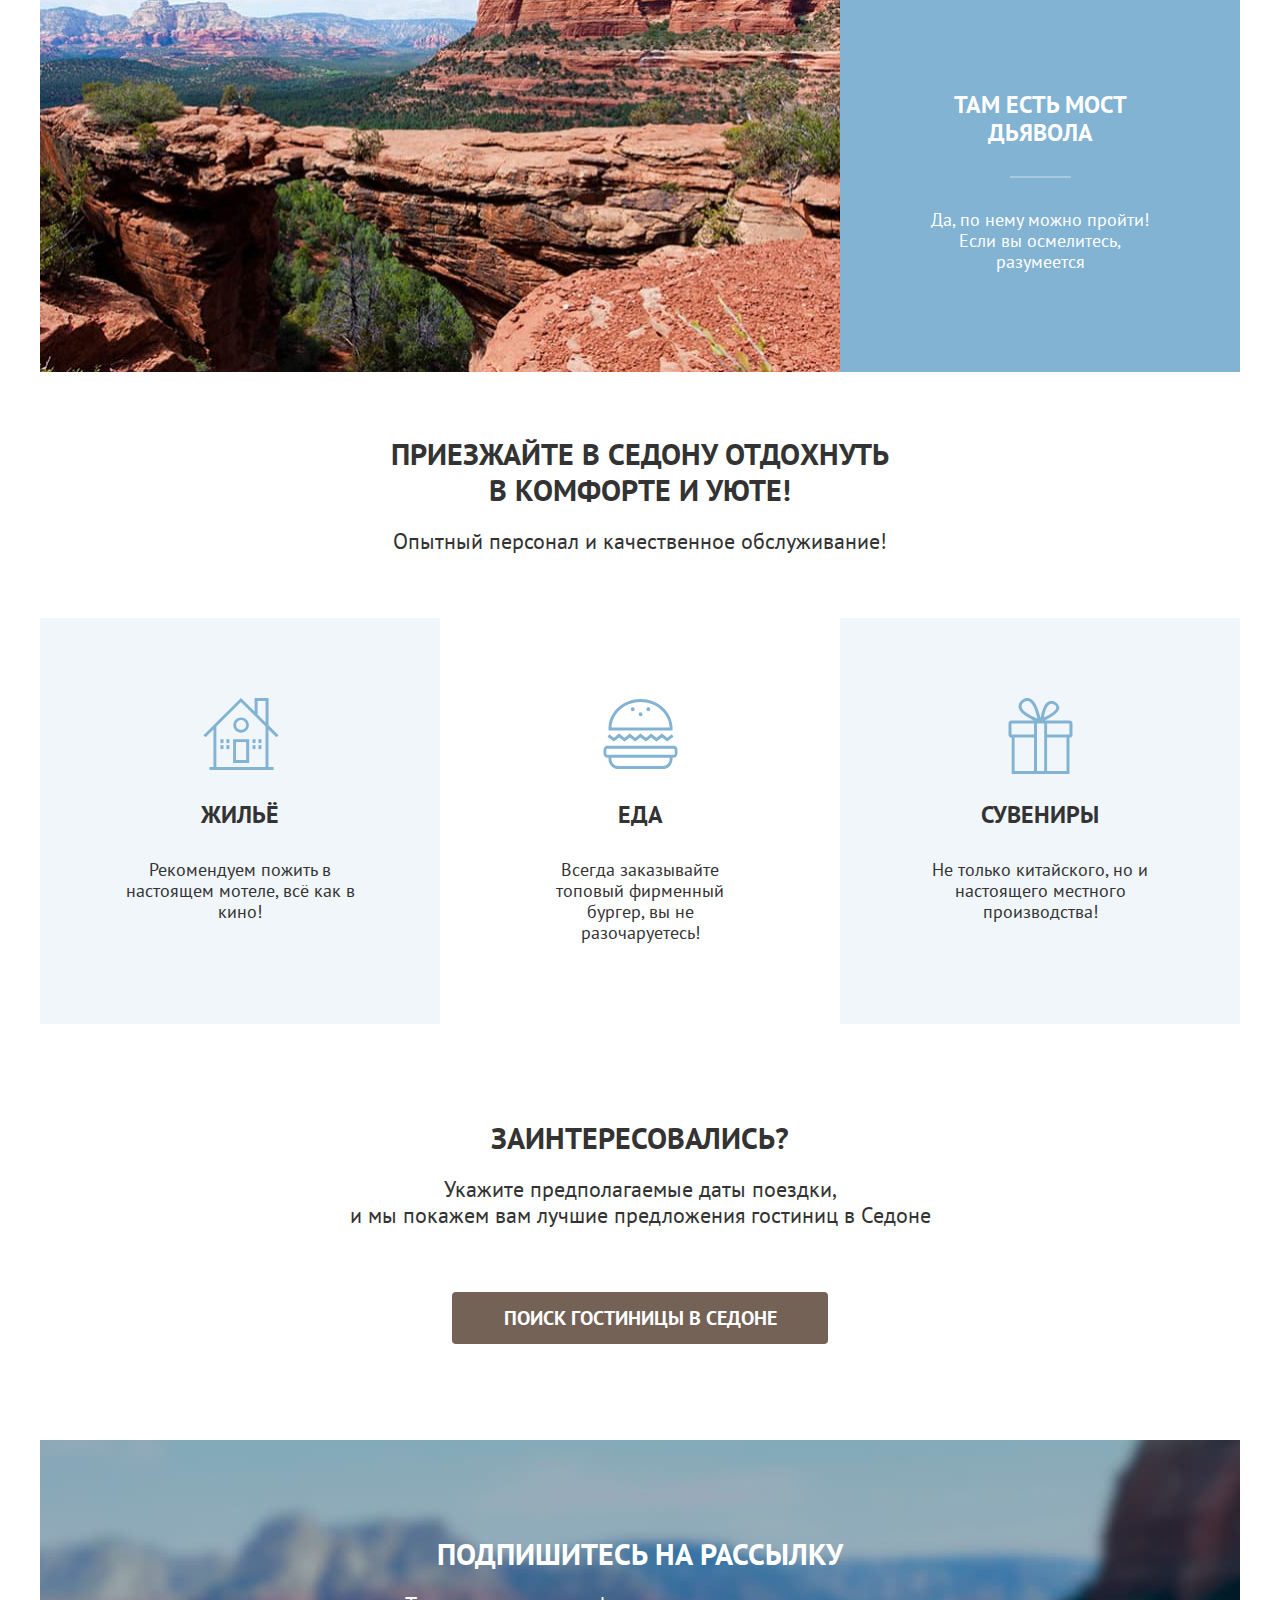
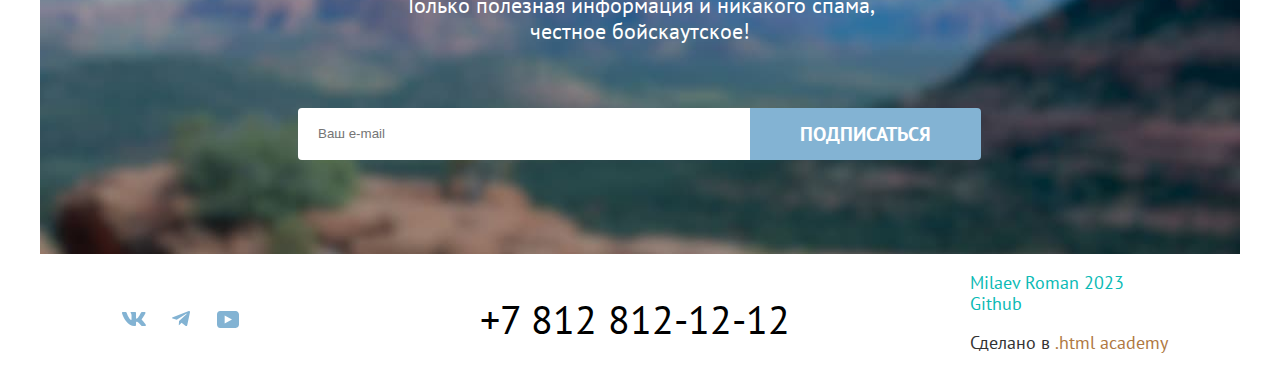
==== commit ba28dc54: "Сделал почти все декоративные элементы" ====
--- a/index.html
+++ b/index.html
@@ -14,7 +14,7 @@
 			</a>
 			<ul class="navigation-list">
 				<li class="navigation-item">
-					<a class="navigation-link current" href="#">Главная</a>
+					<a class="navigation-link navigation-link-current" href="#">Главная</a>
 				</li>
 				<li class="navigation-item">
 					<a class="navigation-link" href="#">О Седоне</a>
@@ -25,12 +25,25 @@
 			</ul>
 			<ul class="navigation-list userbar">
 				<li class="userbar-item">
-					<a class="navigation-link search-button" href="#">
+					<a class="userbar-link" href="#">
+						<svg class="userbar-icon" aria-hidden="true" focusable="false" xmlns="http://www.w3.org/2000/svg" width="19" height="19" viewBox="0 0 19 19">
+							<path d="M18.5 17.0083L14.8 13.3287C15.8 12.0359 16.5 10.3453 16.5 8.4558C16.5 4.08011 12.9 0.5 8.5 0.5C4.1 0.5 0.5 4.17956 0.5 8.55525C0.5 12.9309 4.1 16.511 8.5 16.511C10.3 16.511 12 15.9144 13.4 14.8204L17.1 18.5L18.5 17.0083ZM8.5 14.5221C5.2 14.5221 2.5 11.837 2.5 8.55525C2.5 5.27348 5.2 2.5884 8.5 2.5884C11.8 2.5884 14.5 5.27348 14.5 8.55525C14.5 11.837 11.8 14.5221 8.5 14.5221Z"/>
+						</svg>
 						<span class="visually-hidden">Поиск</span>
 					</a>
 				</li>
 				<li class="userbar-item">
-					<a class="navigation-link favourites" href="#">
+					<a class="userbar-link favourities" href="#">
+						<svg class="userbar-icon" aria-hidden="true" focusable="false" xmlns="http://www.w3.org/2000/svg" width="19" height="18" viewBox="0 0 19 18">
+							<g clip-path="url(#clip0_18711_1027)">
+								<path d="M9.58207 17.4114C9.28207 17.4114 8.98207 17.3114 8.78207 17.0114C3.38207 10.9114 2.08207 9.51142 1.78207 9.11142C1.08207 8.21142 0.682068 7.01142 0.682068 5.81142C0.682068 2.81142 3.08207 0.411423 6.18207 0.411423C7.48207 0.411423 8.68207 0.911423 9.68207 1.71142C10.6821 0.911423 11.9821 0.411423 13.1821 0.411423C16.1821 0.411423 18.6821 2.81142 18.6821 5.81142C18.6821 7.11142 18.1821 8.31142 17.3821 9.21142L10.3821 17.1114C10.1821 17.3114 9.98207 17.4114 9.58207 17.4114ZM3.58207 7.91142C3.88207 8.31142 7.08207 11.9114 9.68207 14.8114L15.8821 7.81142C16.3821 7.31142 16.5821 6.61142 16.5821 5.81142C16.5821 4.01142 15.0821 2.51142 13.2821 2.51142C12.2821 2.51142 11.2821 3.01142 10.5821 3.81142C10.2821 4.11142 9.98207 4.21142 9.68207 4.21142C9.38207 4.21142 9.08207 4.01142 8.88207 3.81142C8.18207 3.01142 7.18207 2.51142 6.18207 2.51142C4.38207 2.51142 2.88207 4.01142 2.88207 5.81142C2.78207 6.71142 3.18207 7.41142 3.58207 7.91142C3.48207 7.91142 3.48207 7.91142 3.58207 7.91142Z"/>
+							</g>
+							<defs>
+								<clipPath id="clip0_18711_1027">
+									<rect width="18" height="17" fill="white" transform="translate(0.682068 0.411423)"/>
+								</clipPath>
+							</defs>
+						</svg>
 						<span class="visually-hidden">Избранное</span>
 					</a>
 				</li>
@@ -56,15 +69,15 @@
 						<img class="fisrt-reasons-image" src="images/rancho.jpg" width="800" height="384" alt="Ранчо на фоне гор. Пример проживания">
 					</li>
 					<li class="reasons-item">
-						<h3 class="subtitle subtitle-reasons">Небольшая площадь</h3>
+						<h3 class="subtitle subtitle-reasons pseudo-element">Небольшая площадь</h3>
 						<p class="item-desc item-desc-reasons">Все достопримечательности находятся очень близко</p>
 					</li>
 					<li class="reasons-item">
-						<h3 class="subtitle subtitle-reasons">Красивая дорога</h3>
+						<h3 class="subtitle subtitle-reasons pseudo-element">Красивая дорога</h3>
 						<p class="item-desc item-desc-reasons">Ехать в Седону из Лас-Вегаса совсем не скучно!</p>
 					</li>
 					<li class="reasons-item">
-						<h3 class="subtitle subtitle-reasons">Мало туристов</h3>
+						<h3 class="subtitle subtitle-reasons pseudo-element">Мало туристов</h3>
 						<p class="item-desc item-desc-reasons">Большинство едет в Гранд Каньон и толпится там</p>
 					</li>
 					<li class="reasons-item">
@@ -114,25 +127,34 @@
 				<h2 class="visually-hidden">Ссылки на наши соцсети</h2>
 				<ul class="footer-social-list">
 					<li class="footer-social-item">
-						<a class="footer-social-link" href="#">
-							<span class="visually-hidden vkontakte">Вконтакте</span>
+						<a class="footer-social-link vkontakte" href="#">
+							<svg class="social-link-icon" aria-hidden="true" focusable="false" xmlns="http://www.w3.org/2000/svg" width="24" height="14" viewBox="0 0 24 14">
+								<path fill-rule="evenodd" clip-rule="evenodd" d="M23.45 0.948C23.616 0.402 23.45 0 22.655 0H20.03C19.362 0 19.054 0.347 18.887 0.73C18.887 0.73 17.552 3.926 15.661 6.002C15.049 6.604 14.771 6.795 14.437 6.795C14.27 6.795 14.019 6.604 14.019 6.057V0.948C14.019 0.292 13.835 0 13.279 0H9.151C8.734 0 8.483 0.304 8.483 0.593C8.483 1.214 9.429 1.358 9.526 3.106V6.904C9.526 7.737 9.373 7.888 9.039 7.888C8.149 7.888 5.984 4.677 4.699 1.003C4.45 0.288 4.198 0 3.527 0H0.9C0.15 0 0 0.347 0 0.73C0 1.412 0.89 4.8 4.145 9.281C6.315 12.341 9.37 14 12.153 14C13.822 14 14.028 13.632 14.028 12.997V10.684C14.028 9.947 14.186 9.8 14.715 9.8C15.105 9.8 15.772 9.992 17.33 11.467C19.11 13.216 19.403 14 20.405 14H23.03C23.78 14 24.156 13.632 23.94 12.904C23.702 12.18 22.852 11.129 21.725 9.882C21.113 9.172 20.195 8.407 19.916 8.024C19.527 7.533 19.638 7.314 19.916 6.877C19.916 6.877 23.116 2.451 23.449 0.948H23.45Z"/>
+							</svg>
+							<span class="visually-hidden">Вконтакте</span>
 						</a>
 					</li>
 					<li class="footer-social-item">
-						<a class="footer-social-link" href="#">
-							<span class="visually-hidden telegram">Телелеграм</span>
+						<a class="footer-social-link telegram" href="#">
+							<svg class="social-link-icon" aria-hidden="true" focusable="false" xmlns="http://www.w3.org/2000/svg" width="18" height="16" viewBox="0 0 18 16">
+								<path d="M16.785 0.0992597L0.840489 6.24776C-0.247661 6.68481 -0.241365 7.29184 0.640845 7.56253L4.73445 8.83953L14.2058 2.8637C14.6537 2.59121 15.0629 2.7378 14.7265 3.03636L7.05283 9.96185H7.05103L7.05283 9.96275L6.77045 14.1823C7.18413 14.1823 7.36669 13.9925 7.59871 13.7686L9.58705 11.8351L13.7229 14.89C14.4855 15.31 15.0332 15.0941 15.2229 14.1841L17.9379 1.38885C18.2158 0.274623 17.5126 -0.229883 16.785 0.0992597Z"/>
+							</svg>
+							<span class="visually-hidden">Телелеграм</span>
 						</a>
 					</li>
 					<li class="footer-social-item">
-						<a class="footer-social-link" href="#">
-							<span class="visually-hidden youtube">Youtube</span>
+						<a class="footer-social-link youtube" href="#">
+							<svg class="social-link-icon" aria-hidden="true" focusable="false" xmlns="http://www.w3.org/2000/svg" width="22" height="17" viewBox="0 0 22 17">
+								<path d="M18.607 0H3.17413C1.31343 0 0 1.59375 0 3.4V13.4937C0 15.4062 1.31343 17 3.17413 17H18.8259C20.4677 17 22 15.4062 22 13.6V3.4C21.7811 1.59375 20.4677 0 18.607 0ZM7.66169 12.5375V4.4625L14.995 8.5L7.66169 12.5375Z"/>
+							</svg>
+							<span class="visually-hidden">Youtube</span>
 						</a>
 					</li>
 				</ul>
 				<a class="footer-phone" href="tel:+78128121212">+7 812 812-12-12</a>
 				<div class="copyright-container">
-					<p class="copyright">Milaev Roman 2023
-						<a href="https://github.com/Milaev" class="git-creator">Github</a>
+					<p class="copyright">
+						<a href="https://github.com/Milaev" class="git-creator"> Milaev Roman 2023 Github</a>
 					</p>
 					<p>Сделано в <a class="copyright-link" href="https://htmlacademy.ru">.html academy</a>
 					</p>
--- a/styles/styles.css
+++ b/styles/styles.css
@@ -59,6 +59,21 @@
 	cursor: pointer;
 }
 
+.button:hover {
+	background-color: #615048;
+}
+
+.button:focus {
+	outline: 3px solid #83B3D3;
+	color: rgba(255, 255, 255, 1);
+	background-color: #615048;
+}
+
+.button:active {
+	outline: none;
+	color: rgba(255, 255, 255, 0.3);
+}
+
 .title {
 	font-size: 30px;
 	line-height: 36px;
@@ -126,8 +141,27 @@
 	font-size: 20px;
 	line-height: 24px;
 	font-weight: 700;
+	padding: 20px 16px;
 	text-decoration: none;
-	padding: 20px 16px;
+	position: relative;
+}
+
+.navigation-link:hover {
+	color: #756257;
+}
+
+.navigation-link:active {
+	color: rgba(117, 98, 87, 0.30);
+}
+
+.navigation-link-current::after {
+	position: absolute;
+	content: "";
+	height: 2px;
+	background-color: #756257;
+	left: 16px;
+	right: 16px;
+	bottom: -1px;
 }
 
 .logo-link {
@@ -138,16 +172,52 @@
 }
 
 .userbar {
-	width: 264px;
+	width: 268px;
 	margin-left: auto;
+	padding-right: 70px;
 }
 
 .userbar-item:last-child {
 	margin-left: 20px;
 }
 
+.userbar-link {
+	position: relative;
+	padding: 22px 12px;
+	display: block;
+	width: 20px;
+	height: 20px;
+}
+
+.favourities::after {
+	content: " 12 ";
+	font-size: 10px;
+	font-weight: 400;
+	color: 	#FFFFFF;
+	background-color: #7DB54F;
+	display: block;
+	width: 20px;
+	height: 20px;
+	border-radius: 50%;
+	text-align: center;
+	position: absolute;
+	top: 10px;
+	left: 20px;
+}
+
+.userbar-link:hover svg {
+	fill: #756257;
+}
+
+.userbar-link:focus svg {
+	fill: rgba(117, 98, 87, 0.3);
+}
+
 .button-entry {
-	padding: 8px 15px;
+	padding: 8px 34px;
+	border-radius: 4px;
+	display: block;
+	height: 20px;
 }
 
 .page-container {
@@ -223,6 +293,21 @@
 	margin: 0 auto;
 	padding-top: 103px;
 	padding-bottom: 31px;
+	position: relative;
+}
+
+.subtitle-reasons::after {
+	position: absolute;
+	content: "";
+	left: 57px;
+	right: 57px;
+	bottom: 0;
+	height: 2px;
+	background-color: rgba(255, 255, 255, 0.30);;
+}
+
+.pseudo-element::after {
+	background-color: rgba(0, 0, 0, 0.30);
 }
 
 .item-desc-reasons {
@@ -251,6 +336,24 @@
 	flex-direction: column;
 }
 
+.opportunities-item:nth-child(1) {
+	background-image: url("../images/house-icon.svg");
+	background-repeat: no-repeat;
+	background-position: 162px 80px;
+}
+
+.opportunities-item:nth-child(2) {
+	background-image: url("../images/hamburger-icon.svg");
+	background-repeat: no-repeat;
+	background-position: 162px 80px;
+}
+
+.opportunities-item:nth-child(3) {
+	background-image: url("../images/souvenir-icon.svg");
+	background-repeat: no-repeat;
+	background-position: 162px 80px;
+}
+
 .subtitle-opportunities {
 	width: 230px;
 	margin: 0 auto;
@@ -272,12 +375,14 @@
 
 .button-search-hotel {
 	display: block;
-	width: 275px;
+	width: 276px;
+	font-size: 20px;
 	line-height: 36px;
 	text-align: center;
 	padding: 8px 50px;
 	margin: 0 auto;
 	margin-bottom: 96px;
+	border-radius: 4px;
 }
 
 .footer-subscribe {
@@ -302,6 +407,8 @@
 	line-height: 28px;
 	border: none;
 	padding: 12px 20px;
+	border-top-left-radius: 4px;
+	border-bottom-left-radius: 4px;
 }
 
 .button-subscribe {
@@ -311,6 +418,23 @@
 	line-height: 36px;
 	font-family: "PT Sans";
 	padding: 8px 50px;
+	border-top-right-radius: 4px;
+	border-bottom-right-radius: 4px;
+}
+
+.button-subscribe:hover {
+	background-color: rgba(104, 162, 202, 1);
+}
+
+.button-subscribe:focus {
+	color: rgba(255, 255, 255, 1	);
+	outline: 3px solid #AF7842	;
+	background-color: rgba(104, 162, 202, 1);
+}
+
+.button-subscribe:active {
+	color: rgba(255, 255, 255, 0.3);
+	outline: none;
 }
 
 .footer-social {
@@ -335,6 +459,28 @@
 	display: block;
 	width: 47px;
 	height: 40px;
+	background-repeat: no-repeat;
+	background-position: center;
+	background-size: 24px 14px;
+	position: relative;
+}
+
+.social-link-icon {
+	position: absolute;
+	top: 0;
+	bottom: 0;
+	left: 0;
+	right: 0;
+	margin: auto;
+	fill: rgba(131, 179, 211, 1);
+}
+
+.social-link-icon:hover {
+	fill: rgba(104, 162, 202, 1);
+}
+
+.social-link-icon:active {
+	fill: rgba(104, 162, 202, 0.3);
 }
 
 .footer-phone {
@@ -349,18 +495,38 @@
 	padding-bottom: 30px;
 }
 
+.footer-phone:hover {
+	color: rgba(117, 97, 87, 1);
+}
+
+.footer-phone:active {
+	color: rgba(117, 97, 87, 0.3);
+}
+
 .copyright-container {
 	width: 200px;
 	margin-left: auto;
-}
-
-.copyright, .git-creator {
+	padding-right: 70px;
+}
+
+.git-creator {
 	color: #0abab5;
+	text-decoration: none;
+}
+
+.git-creator:hover {
+	color: #0d8682;
+	font-weight: 700;
 }
 
 .copyright-link {
 	color:#AF7842;
 	text-decoration: none;
+}
+
+.copyright-link:hover {
+	color: rgba(117, 97, 87, 1);
+	font-weight: 700;
 }
 
 .bg-wrapper {
@@ -401,6 +567,21 @@
 .breadcrumbs-icon {
 	width: 12px;
 	height: 12px;
+	background-image: url("../images/house-breadcrumbs.svg");
+	background-repeat: no-repeat;
+	position: relative;
+	top: 5px;
+}
+
+.breadcrumbs-icon::after {
+	content: "";
+	background-image: url("../images/arrow-breadcrumbs.svg");
+	background-repeat: no-repeat;
+	position: absolute;
+	width: 8px;
+	height: 20px;
+	top: 1px;
+	left: 22px;
 }
 
 fieldset {
@@ -451,18 +632,34 @@
 	margin-right: 70px;
 }
 
-/*выпадает из контейнера формы */
 .button-form {
-	width: 191px;
+	width: 191px;		
 	align-self: center;
 }
 
 .button-bg-lightblue {
 	background-color: rgba(131, 179, 211, 1);
+	color: #FFFFFF;
 	border: none;
 	font-family: "PT Sans";
 	padding: 8px 50px;
 	line-height: 20px;
+	border-radius: 4px;
+}
+
+.button-bg-lightblue:hover {
+	background-color: rgba(104, 162, 202, 1);
+}
+
+.button-bg-lightblue:focus {
+	color: rgba(255, 255, 255, 1);
+	outline: 3px solid rgba(117, 98, 87, 1);
+	background-color: rgba(104, 162, 202, 1);
+}
+
+.button-bg-lightblue:active {
+	color: rgba(255, 255, 255, 0.3);
+	outline: none;
 }
 
 .reset-button {
@@ -473,12 +670,44 @@
 	margin-top: 32px;
 }
 
+.reset-button:hover {
+	background-color: transparent;
+	color: rgba(255, 255, 255, 0.6)
+}
+
+.reset-button:focus {
+	background-color: transparent;
+	outline: 3px solid rgba(131, 179, 211, 1);
+	border-radius: 4px;
+}
+
+.reset-button:active {
+	background-color: transparent;
+	outline: none;
+	color: rgba(255, 255, 255, 0.3)
+}
+
 .button-clicked {
 	background-color: #7DB54F;
 	border: none;
 	padding-top: 8px;
 	padding-bottom: 8px;
 	border-radius: 4px;
+}
+
+.button-clicked:hover {
+	background-color: #6C9E42;
+}
+
+.button-clicked:focus {
+	color: rgba(255, 255, 255, 1		);
+	outline: 3px solid rgba(117, 98, 87, 1);
+	background-color: #6C9E42;
+}
+
+.button-clicked:active {
+	color: rgba(255, 255, 255, 0.3);
+	outline: none;
 }
 
 .sorting-view {
@@ -493,35 +722,77 @@
 	text-transform: uppercase;
 	width: 340px;
 	margin-top: 0;
+	color: #000000;
 }
 
 .sorting-view-style {
 	width: 292px;
 	height: 50px;
 	margin-left: auto;
-}
-
-.sorting-view-link-container {
-	display: flex;
-	width: 160px;
-	flex-wrap: wrap;
-	margin-left: 70px;
-}
-
-.sorting-view-link {
-	background-color: white;
-	color: black;
-	display: block;
-	width: 48px;
-	height: 48px;
-}
-
-.sorting-view-style {
 	color: #333333;
 	font-size: 18px;
 	line-height: 23px;
 	font-family: "PT Sans";
 	font-weight: 400;
+	outline: 2px solid #E5E5E5;
+	border: none;
+	border-radius: 4px;
+}
+
+.sorting-view-link-container {
+	display: flex;
+	width: 160px;
+	flex-wrap: wrap;
+	margin-left: 70px;
+}
+
+.sorting-view-link {
+	background-color: white;
+	color: black;
+	display: block;
+	width: 48px;
+	height: 48px;
+	margin-right: 8px;
+	background-repeat: no-repeat;
+	background-position: center;
+	outline: 2px solid #E5E5E5;
+	border-radius: 4px;
+	border: none;
+}
+
+.sorting-view-link:last-child {
+	margin-right: 0;
+}
+
+.sorting-view-link:first-child {
+	background-image: url("../images/catalog-view-cards.svg");
+}
+
+.sorting-view-link:nth-child(2) {
+	background-image: url("../images/catalog-view-full.svg");
+}
+
+.sorting-view-link:nth-child(3) {
+	background-image: url("../images/catalog-view-list.svg");
+}
+
+.sorting-view-link-current {
+	outline: 2px solid #000000;
+}
+
+.sorting-view-link:hover,
+.sorting-view-style:hover {
+	outline: 2px solid #83B3D3;
+}
+
+.sorting-view-link:focus,
+.sorting-view-style:focus {
+	outline: 2px solid #83B3D3;
+}
+
+.sorting-view-link:active,
+.sorting-view-style:active {
+	outline: 2px solid #000000;
 }
 
 .preview-hotels-list {
@@ -538,18 +809,30 @@
 
 .preview-hotels-item {
 	display: grid;
-	grid-template-columns: 20px 280px 20px;
+	grid-template-columns: 20px 300px 20px;
 	grid-template-rows: 20px 212px min-content auto; 
 	width: 340px;
 	border: 1px solid #E6E6E6;
 	border-radius: 4px;
 }
 
+.preview-hotels-image:hover {
+	opacity: 0.6;
+}
+
+.preview-hotels-link:focus {
+	outline: 3px solid #83B3D3;
+}
+
+.preview-hotels-image:active {
+	opacity: 0.3;
+}
+
 .preview-hotels-link {
 	width: 300px;
 	margin: 0;
-	padding-top: 20px;
 	grid-column: 2 / 4;
+	grid-row: 2 / 3;
 }
 
 .preview-hotels-subtitle-link {
@@ -570,10 +853,11 @@
 }
 
 .grid-wrapper {
+	grid-row: 4 / 5;
+	grid-column: 2 / 4;
 	display: grid;
-	grid-row: 4 / 5;
-	grid-column: 2 / 3;
-	grid-template-columns: repeat(2, 140px);
+	grid-template-columns: 140px 140px;
+	grid-template-rows: 23px 37px;
 	column-gap: 20px;
 	row-gap: 16px;
 	padding-bottom: 20px;
@@ -606,7 +890,22 @@
 	padding-top: 8px;
 	padding-bottom: 8px;
 	border-radius: 4px;
-} 
+}
+
+.button-fav:hover {
+	background-color: rgba(104, 162, 202, 1);
+}
+
+.button-fav:focus {
+	color: rgba(255, 255, 255, 1		);
+	outline: 3px solid rgba(117, 98, 87, 1);
+	background-color: rgba(104, 162, 202, 1);
+}
+
+.button-fav:active {
+	color: rgba(255, 255, 255, 0.3);
+	outline: none;
+}
 
 .preview-hotels-rating-stars {
 	grid-row: 3 / 4;
@@ -621,6 +920,10 @@
 	grid-column: 2 / 3;
 	padding: 9px 22px;
 	border-radius: 4px;
+	text-transform: uppercase;
+	font-size: 16px;
+	line-height: 20px;
+	text-align: center;
 }
 
 .pagination {
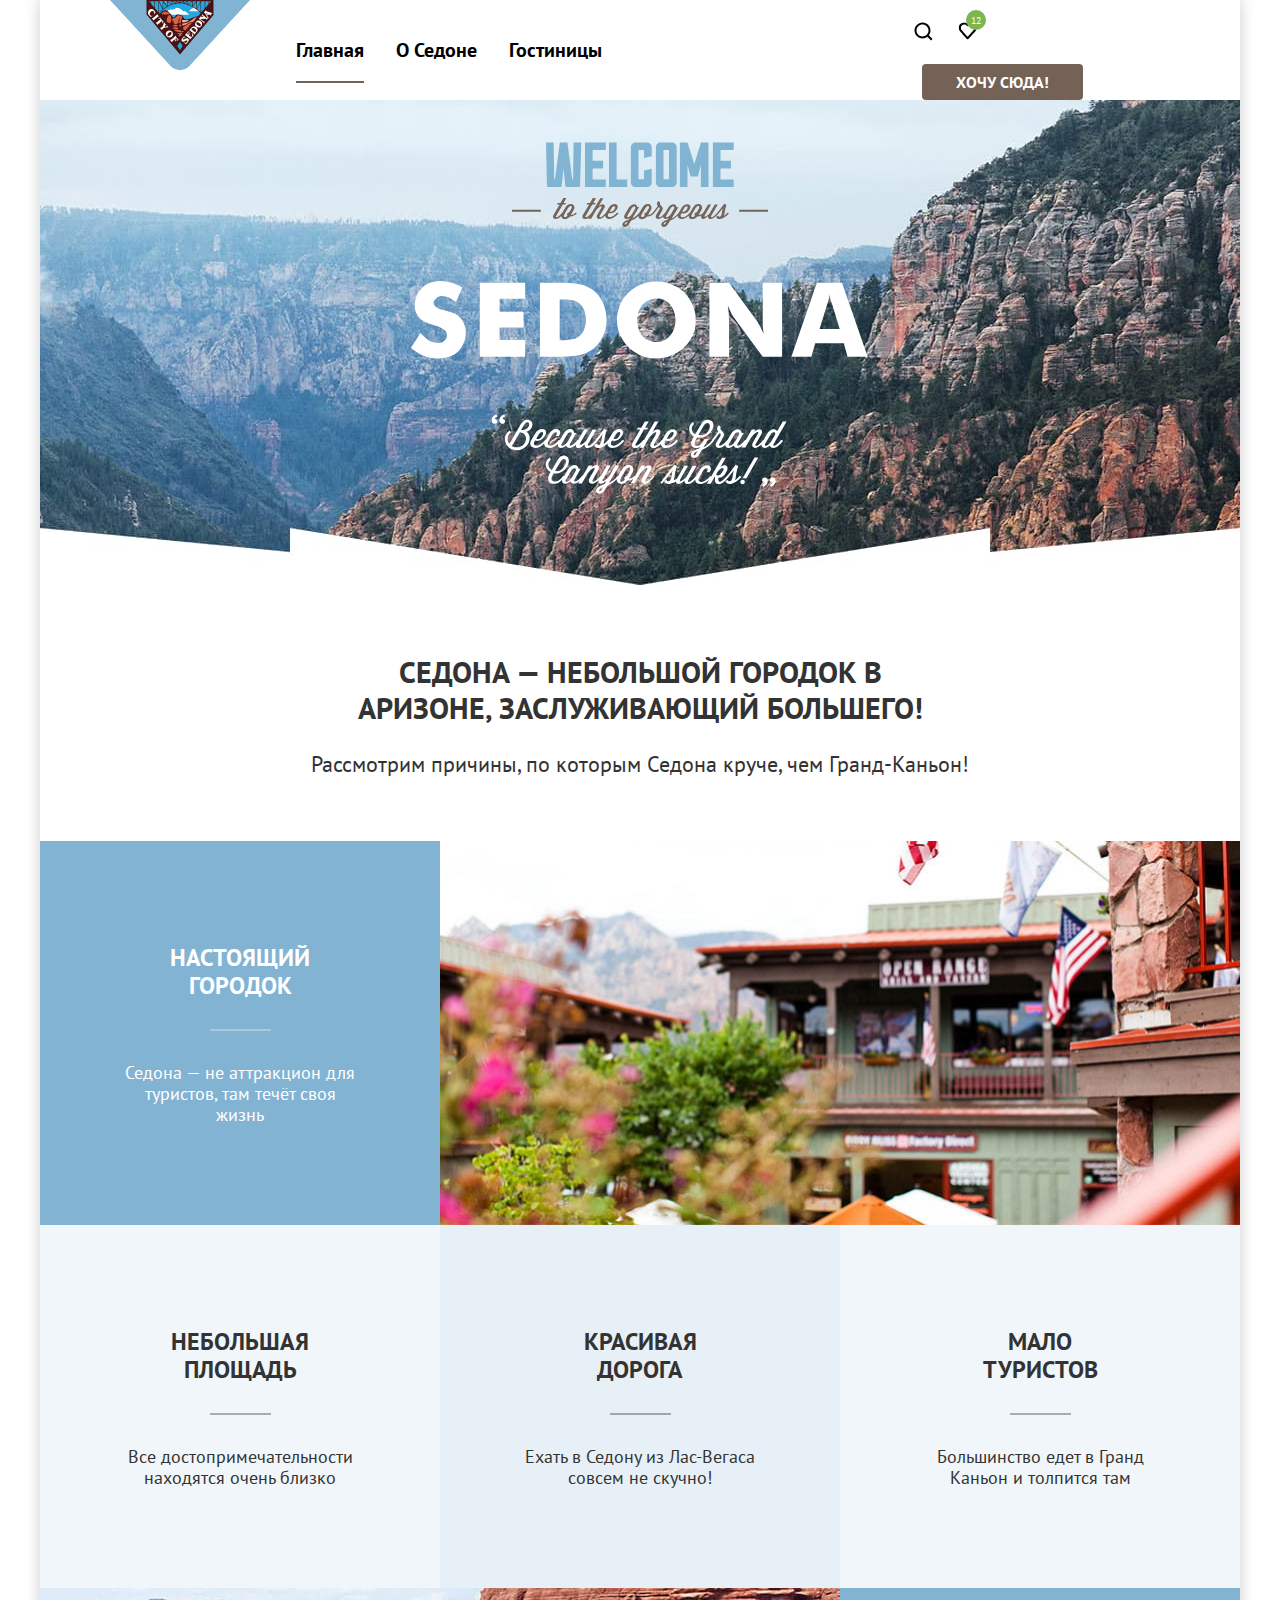
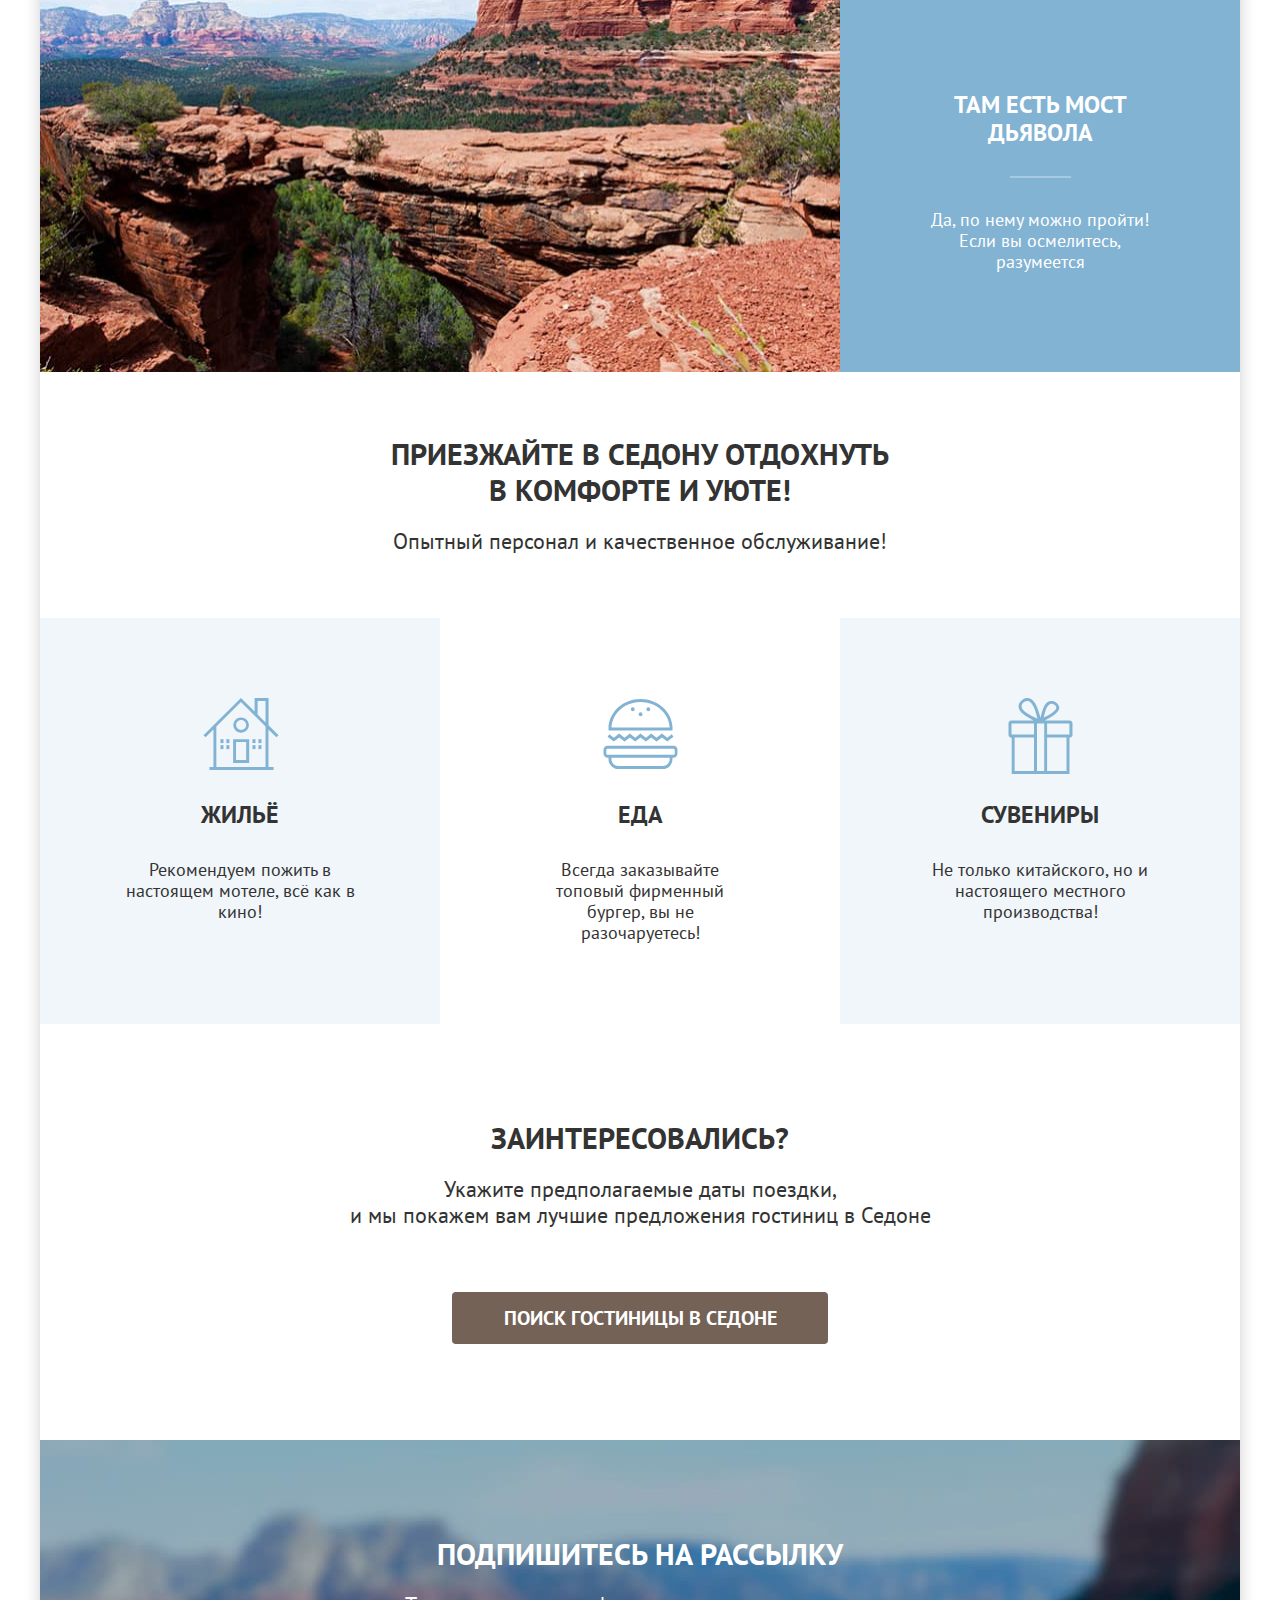
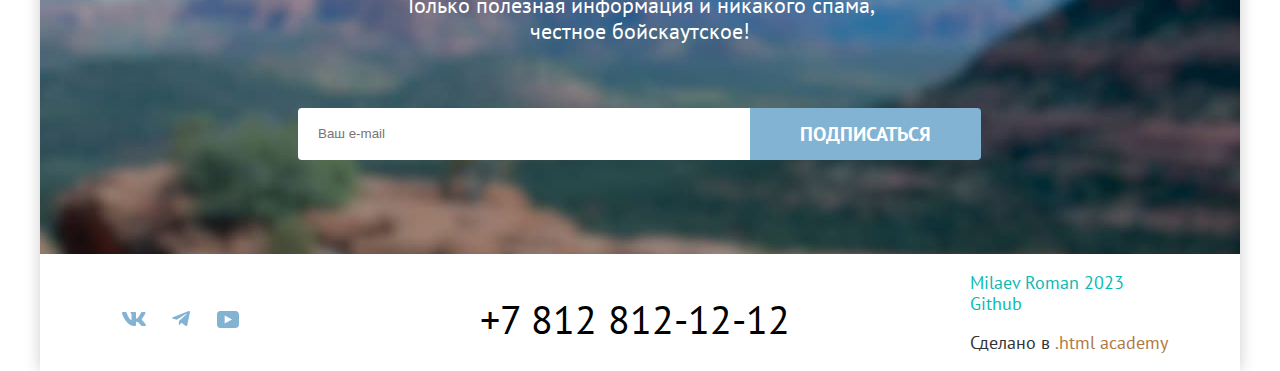
==== commit 32fcf1b1: "Сделал всю декоративную разметку кроме формы в отелях" ====
--- a/index.html
+++ b/index.html
@@ -160,6 +160,6 @@
 					</p>
 				</div>
 		</section>
-	</footer>	
+	</footer>
 </body>
 </html>--- a/styles/styles.css
+++ b/styles/styles.css
@@ -20,9 +20,10 @@
 }
 
 body {
-	margin: 0;
 	display: flex;
 	flex-direction: column;
+	width: 1200px;
+	margin: 0 auto;
 	min-height: 100%;
 	font-family: "PT Sans", sans-serif;
 	font-size: 18px;
@@ -30,6 +31,7 @@
 	font-weight: 400;
 	color: #333333;
 	background-color: white;
+	box-shadow: 0px 0px 15px 0px rgba(0, 0, 0, 0.20);
 }
 
 img {
@@ -373,6 +375,10 @@
 	padding-bottom: 20px;
 }
 
+.search-hotel {
+	padding-bottom: 96px;
+}
+
 .button-search-hotel {
 	display: block;
 	width: 276px;
@@ -381,7 +387,6 @@
 	text-align: center;
 	padding: 8px 50px;
 	margin: 0 auto;
-	margin-bottom: 96px;
 	border-radius: 4px;
 }
 
@@ -475,11 +480,11 @@
 	fill: rgba(131, 179, 211, 1);
 }
 
-.social-link-icon:hover {
+.footer-social-link:hover svg {
 	fill: rgba(104, 162, 202, 1);
 }
 
-.social-link-icon:active {
+.footer-social-link:active svg {
 	fill: rgba(104, 162, 202, 0.3);
 }
 
@@ -780,9 +785,12 @@
 	outline: 2px solid #000000;
 }
 
-.sorting-view-link:hover,
 .sorting-view-style:hover {
 	outline: 2px solid #83B3D3;
+}
+
+.sorting-view-link:hover {
+	outline: 2px solid #000000;
 }
 
 .sorting-view-link:focus,
@@ -910,6 +918,23 @@
 .preview-hotels-rating-stars {
 	grid-row: 3 / 4;
 	grid-column: 1 / 2;
+	width: 23px;
+	background-image: url("../images/star-icon.svg");
+	background-size: 23px 17px;
+	background-repeat: repeat-x;
+	background-position: 0 50%;
+}
+
+.stars-four {
+	width: 92px;
+}
+
+.stars-three {
+	width: 69px;
+}
+
+.stars-two {
+	width: 46px;
 }
 
 .preview-hotels-rating {
@@ -956,4 +981,23 @@
 .pagination-current {
 	background-color: #F2F2F2;
 	color: #000000;
+}
+
+.pagination-link:hover:not(.pagination-current) {
+	background-color: rgba(104, 162, 202, 1);
+}
+
+.pagination-link:focus:not(.pagination-current) {
+	background-color: rgba(104, 162, 202, 1);
+	outline: none;
+}
+
+.pagination-link:active:not(.pagination-current) {
+	background-color: rgba(130, 179, 211, 1);
+	outline: none;
+	color: rgba(255, 255, 255, 0.3);
+}
+
+.pagination-current:focus {
+	outline: none;
 }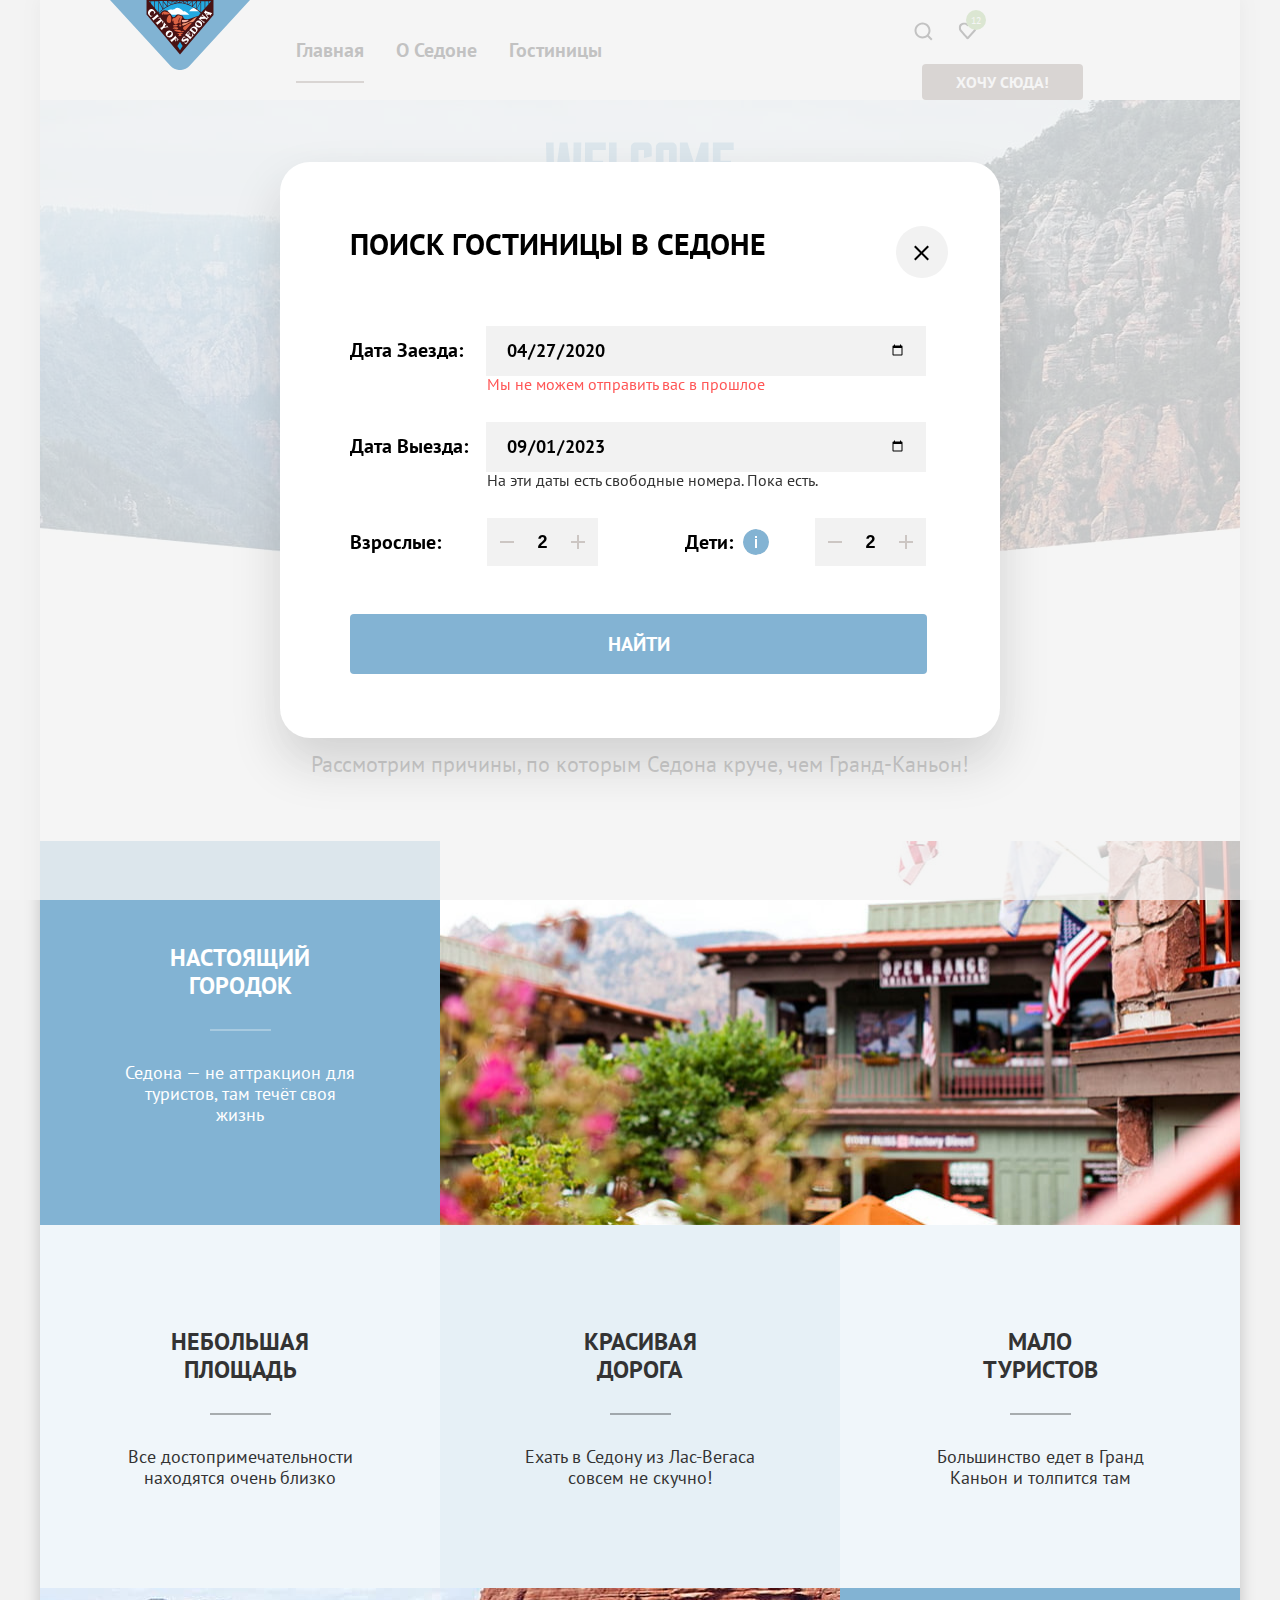
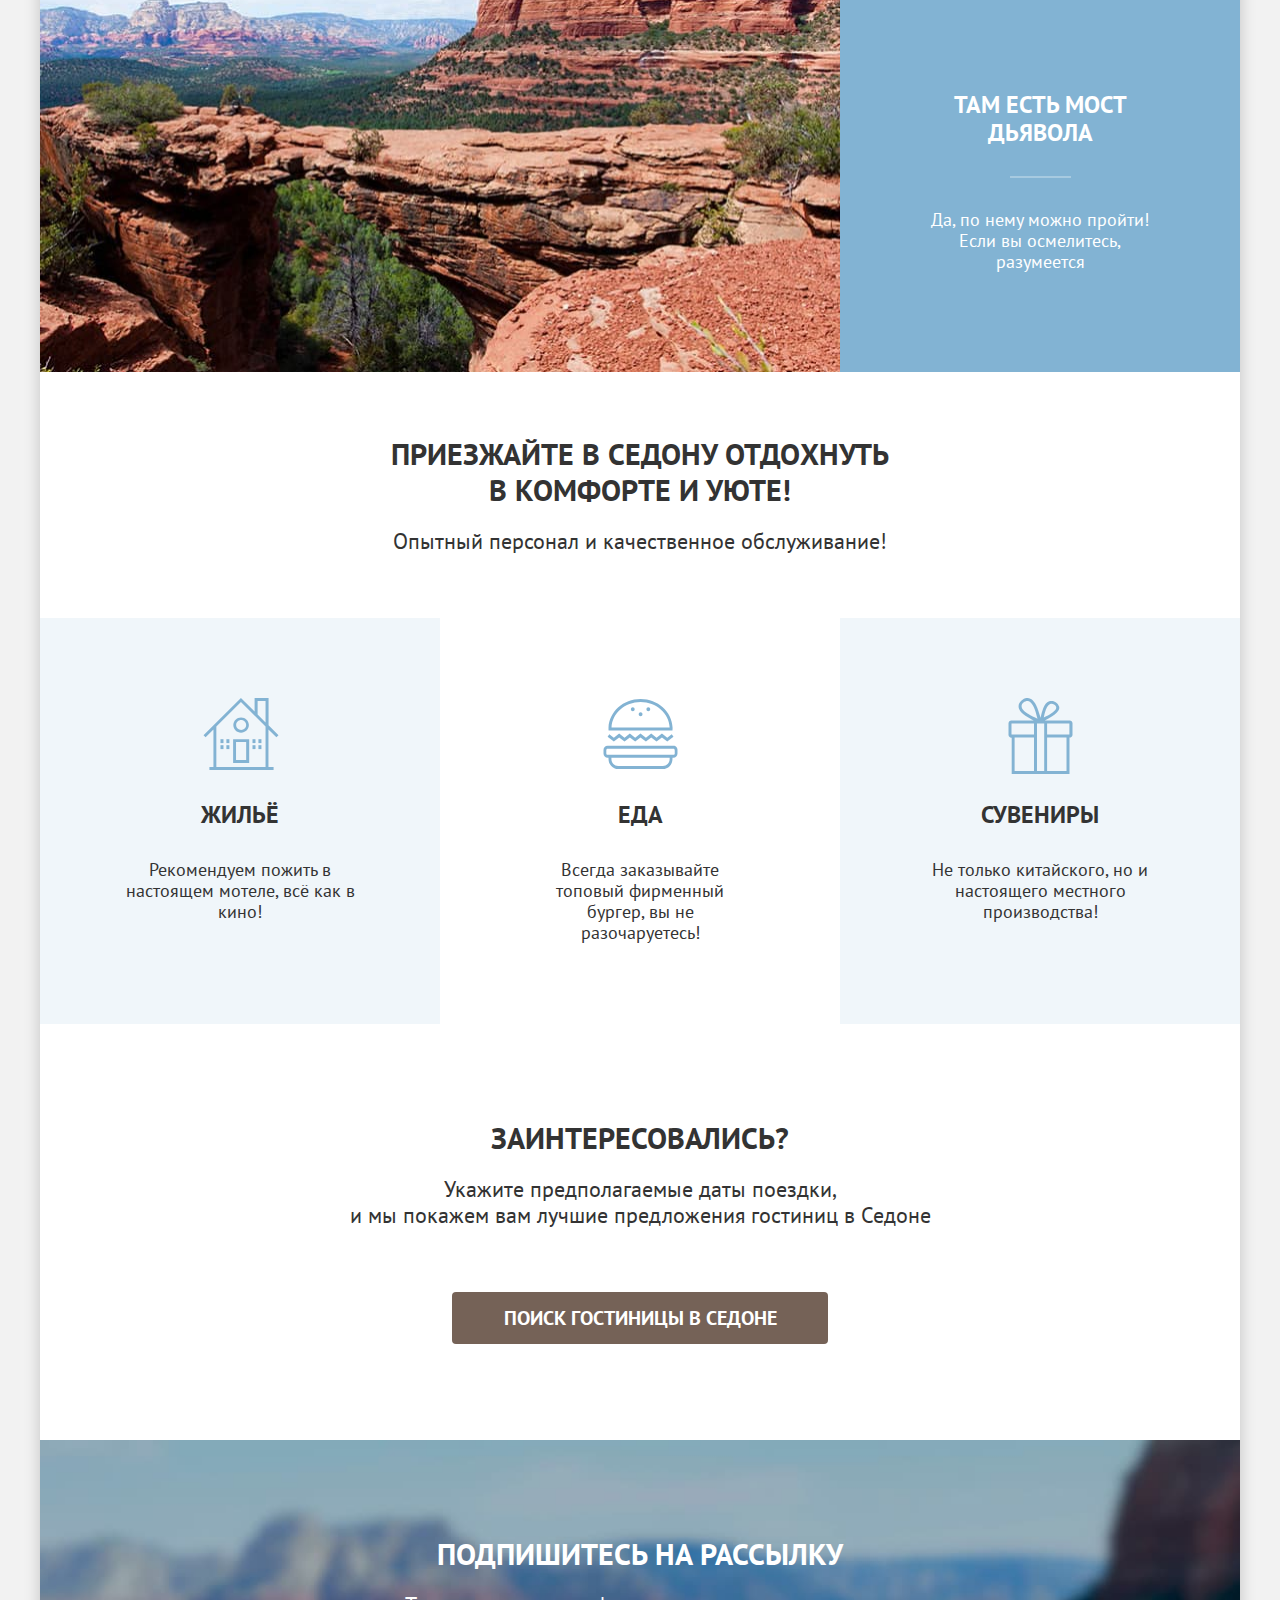
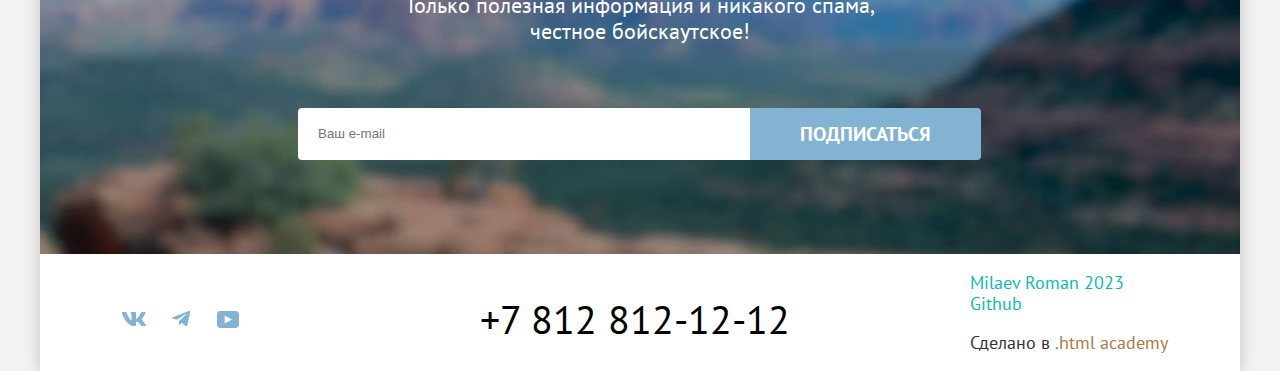
==== commit 366e908c: "проверил и исправил на переполнение, исправил сетку преимуществ на главной на гриды" ====
--- a/index.html
+++ b/index.html
@@ -55,35 +55,37 @@
 	</header>
 	<main class="content">
 		<div class="page-container">
-			<h1 class="visually-hidden">Welcome to Sedona</h1>
-			<img class="main-logo" src="images/main-logo.svg" width="458" height="352" alt="Написано Welcome to gorgeous Sedona">
+			<div class="main-logo-container">
+				<h1 class="visually-hidden">Welcome to Sedona</h1>
+				<img class="main-logo" src="images/main-logo.svg" width="458" height="352" alt="Написано Welcome to gorgeous Sedona">
+			</div>
 			<section class="reasons">
 				<h2 class="title title-reasons">Седона — небольшой городок в Аризоне, заслуживающий большего!</h2>
 				<p class="title-desc title-desc-reasons">Рассмотрим причины, по которым Седона круче, чем Гранд-Каньон!</p>
 				<ul class="reasons-list">
-					<li class="reasons-item">
+					<li class="reasons-item reasons-item-dark-bg">
 						<h3 class="subtitle subtitle-reasons">Настоящий городок</h3>
 						<p class="item-desc item-desc-reasons">Седона — не аттракцион для туристов, там течёт своя жизнь</p>
 					</li>
-					<li class="reasons-item">
-						<img class="fisrt-reasons-image" src="images/rancho.jpg" width="800" height="384" alt="Ранчо на фоне гор. Пример проживания">
-					</li>
-					<li class="reasons-item">
+					<li class="reasons-item reasons-item-wide-img">
+						<img class="first-reasons-image" src="images/rancho.jpg" width="800" height="384" alt="Ранчо на фоне гор. Пример проживания">
+					</li>
+					<li class="reasons-item reasons-item-light-bg">
 						<h3 class="subtitle subtitle-reasons pseudo-element">Небольшая площадь</h3>
 						<p class="item-desc item-desc-reasons">Все достопримечательности находятся очень близко</p>
 					</li>
-					<li class="reasons-item">
+					<li class="reasons-item reasons-item-mid-bg">
 						<h3 class="subtitle subtitle-reasons pseudo-element">Красивая дорога</h3>
 						<p class="item-desc item-desc-reasons">Ехать в Седону из Лас-Вегаса совсем не скучно!</p>
 					</li>
-					<li class="reasons-item">
+					<li class="reasons-item reasons-item-light-bg">
 						<h3 class="subtitle subtitle-reasons pseudo-element">Мало туристов</h3>
 						<p class="item-desc item-desc-reasons">Большинство едет в Гранд Каньон и толпится там</p>
 					</li>
-					<li class="reasons-item">
+					<li class="reasons-item reasons-item-wide-img">
 						<img class="last-reasons-image" src="images/devilsbridge.jpg" width="800" height="384" alt="Необычная гора Мост дьявола. На фоне горная цепь и пустыня">
 					</li>
-					<li class="reasons-item">
+					<li class="reasons-item reasons-item-dark-bg">
 						<h3 class="subtitle subtitle-reasons">Там есть мост дьявола</h3>
 						<p class="item-desc item-desc-reasons">Да, по нему можно пройти! Если вы осмелитесь, разумеется</p>
 					</li>
@@ -93,15 +95,15 @@
 				<h2 class="title title-opportunities">Приезжайте в Седону отдохнуть в комфорте и уюте!</h2>
 				<p class="title-desc title-desc-opportunities">Опытный персонал и качественное обслуживание!</p>
 				<ul class="opportunities-list">
-					<li class="opportunities-item">
+					<li class="opportunities-item opportunities-item-light-bg opportunities-item-house">
 						<h3 class="subtitle subtitle-opportunities">Жильё</h3>
 						<p class="item-desc item-desc-opportunities">Рекомендуем пожить в настоящем мотеле, всё как в кино!</p>
 					</li>
-					<li class="opportunities-item">
+					<li class="opportunities-item opportunities-item-food">
 						<h3 class="subtitle subtitle-opportunities">Еда</h3>
 						<p class="item-desc item-desc-opportunities">Всегда заказывайте топовый фирменный бургер, вы не разочаруетесь!</p>
 					</li>
-					<li class="opportunities-item">
+					<li class="opportunities-item opportunities-item-light-bg opportunities-item-souvenirs">
 						<h3 class="subtitle subtitle-opportunities">Сувениры</h3>
 						<p class="item-desc item-desc-opportunities">Не только китайского, но и настоящего местного производства!</p>
 					</li>
@@ -119,7 +121,7 @@
 				<h2 class="title title-footer-subscribe">Подпишитесь на рассылку</h2>
 				<p class="title-desc title-desc-footer-subscribe">Только полезная информация и никакого спама,<br>честное бойскаутское!</p>
 				<form class="footer-subscribe-form">
-					<input class="footer-subscribe-email" type="email" placeholder="Ваш e-mail">
+					<input class="footer-subscribe-email" type="email" placeholder="Ваш e-mail" required>
 					<button class="button button-subscribe" type="submit">Подписаться</button>
 				</form>
 		</section>
@@ -161,5 +163,45 @@
 				</div>
 		</section>
 	</footer>
+	<div class="modal-container modal-window-close">
+		<div class="modal modal-booking">
+			<section class="modal-content">
+				<button class="modal-close-button" type="button">
+					<span class="visually-hidden">Закрыть</span>
+				</button>
+				<h2 class="modal-title">Поиск гостиницы в седоне</h2>
+				<form class="booking-form" action="https://echo.htmlacademy.ru/" method="post">
+					<p class="field-group start-booking">
+						<label class="booking-start-label" for="start-booking">Дата заезда:</label>
+						<input class="booking-start-input field" type="date" id="start-booking" name="start-booking" value="2020-04-27" required>
+					</p>
+					<span class="date-error">Мы не можем отправить вас в прошлое</span>
+					<span class="visually-hidden date-free">На эти даты есть свободные номера. Пока есть.</span>
+					<p class="field-group end-booking">
+						<label class="booking-end-label" for="end-booking">Дата выезда:</label>
+						<input class="booking-end-input field" type="date" id="end-booking" name="end-booking" value="2023-09-01" required>
+					</p>
+					<span class="visually-hidden date-error">Мы не можем отправить вас в прошлое</span>
+					<span class="date-free">На эти даты есть свободные номера. Пока есть.</span>
+					<p class="field-group adults">
+						<label class="booking-adults-label" for="adults">Взрослые:</label>
+						<input type="button" class="count count-less" value="less">
+						<input class="booking-adults-input field" type="number" id="adults" name="adults" value="2" required>
+						<input type="button" class="count count-more" value="more">
+					</p>
+					<p class="field-group children">
+						<label class="booking-children-label" for="children">Дети:</label>
+						<button class="info" type="button">
+							<span class="visually-hidden">Дополнительная информация</span>
+						</button>
+						<input type="button" class="count count-less" value="less">
+						<input class="booking-children-input field" type="number" id="children" name="children" value="2">
+						<input type="button" class="count count-more" value="more">
+					</p>
+					<button class="button button-bg-lightblue modal-booking-button" type="submit">Найти</button>
+				</form>
+			</section>
+		</div>
+	</div>
 </body>
 </html>--- a/styles/styles.css
+++ b/styles/styles.css
@@ -17,6 +17,7 @@
 html {
 	height: 100%;
 	min-width: 1280px;
+	background-color: #F2F2F2;
 }
 
 body {
@@ -59,13 +60,15 @@
 	font-weight: 700;
 	border: none;
 	cursor: pointer;
+	display: inline-block;
+	box-sizing: border-box;
 }
 
 .button:hover {
 	background-color: #615048;
 }
 
-.button:focus {
+.button:focus-visible {
 	outline: 3px solid #83B3D3;
 	color: rgba(255, 255, 255, 1);
 	background-color: #615048;
@@ -194,10 +197,8 @@
 .favourities::after {
 	content: " 12 ";
 	font-size: 10px;
-	font-weight: 400;
 	color: 	#FFFFFF;
 	background-color: #7DB54F;
-	display: block;
 	width: 20px;
 	height: 20px;
 	border-radius: 50%;
@@ -218,17 +219,18 @@
 .button-entry {
 	padding: 8px 34px;
 	border-radius: 4px;
-	display: block;
-	height: 20px;
 }
 
 .page-container {
-	background-image: url(../images/bg-index-divider.jpg);
+	width: 1200px;
+	margin: 0 auto;
+}
+
+.main-logo-container {
+	background-image: url("../images/bg-index-divider.jpg");
 	background-repeat: no-repeat;
 	background-size: 1200px 485px;
-	background-position: top;
-	width: 1200px;
-	margin: 0 auto;
+	background-color: #615048;
 }
 
 .page-hotels-container {
@@ -241,17 +243,16 @@
 }
 
 .main-logo {
-	display: block;
 	margin: 0 auto;
 	padding-top: 42px;
-	margin-bottom: 91px;
+	padding-bottom: 91px;
 }
 
 .reasons-list {
 	margin: 0;
 	padding: 0;
-	display: flex;
-	flex-wrap: wrap;
+	display: grid;
+	grid-template-columns: repeat(3, 400px);
 	list-style-type: none;
 }
 
@@ -261,32 +262,22 @@
 	padding-bottom: 25px;
 }
 
-.reasons-item {
-	display: flex;
-	flex-direction: column;
-}
-
-.reasons-item:first-child,
-.reasons-item:last-child {
+.reasons-item-wide-img {
+	background-color: #82B3D3;
+	grid-column: span 2;
+}
+
+.reasons-item-dark-bg {
 	background-color: #82B3D3;
 	color: white;
-	width: 400px;
-}
-
-.reasons-item:nth-child(3),
-.reasons-item:nth-child(4),
-.reasons-item:nth-child(5) {
-	width: 400px;
-}
-
-.reasons-item:nth-child(3),
-.reasons-item:nth-child(5),
-.opportunities-item:nth-child(1),
-.opportunities-item:nth-child(3) {
+}
+
+.reasons-item-light-bg,
+.opportunities-item-light-bg {
 	background-color: rgba(131, 179, 211, 0.12);
 }
 
-.reasons-item:nth-child(4) {
+.reasons-item-mid-bg {
 	background-color:rgba(131, 179, 211, 0.2)
 }
 
@@ -330,6 +321,7 @@
 	padding: 0;
 	list-style-type: none;
 	display: flex;
+	flex-wrap: wrap;
 }
 
 .opportunities-item {
@@ -338,19 +330,19 @@
 	flex-direction: column;
 }
 
-.opportunities-item:nth-child(1) {
+.opportunities-item-house {
 	background-image: url("../images/house-icon.svg");
 	background-repeat: no-repeat;
 	background-position: 162px 80px;
 }
 
-.opportunities-item:nth-child(2) {
+.opportunities-item-food {
 	background-image: url("../images/hamburger-icon.svg");
 	background-repeat: no-repeat;
 	background-position: 162px 80px;
 }
 
-.opportunities-item:nth-child(3) {
+.opportunities-item-souvenirs {
 	background-image: url("../images/souvenir-icon.svg");
 	background-repeat: no-repeat;
 	background-position: 162px 80px;
@@ -381,7 +373,7 @@
 
 .button-search-hotel {
 	display: block;
-	width: 276px;
+	width: 376px;
 	font-size: 20px;
 	line-height: 36px;
 	text-align: center;
@@ -394,7 +386,7 @@
 	color: white;
 	background-color: lightblue;
 	background-image: url("../images/bg-subscribe.jpg");
-	background-size: 1200px 415px;
+	background-size: cover;
 	background-repeat: no-repeat;
 	width: 1200px;
 	margin: 0 auto;
@@ -431,7 +423,7 @@
 	background-color: rgba(104, 162, 202, 1);
 }
 
-.button-subscribe:focus {
+.button-subscribe:focus-visible {
 	color: rgba(255, 255, 255, 1	);
 	outline: 3px solid #AF7842	;
 	background-color: rgba(104, 162, 202, 1);
@@ -553,6 +545,7 @@
 
 .breadcrumbs {
 	display: flex;
+	flex-wrap: wrap;
 	margin: 0;
 	padding: 0;
 	padding-left: 70px;
@@ -569,24 +562,39 @@
 	margin-right: 28px;
 }
 
+.breadcrumbs-item {
+	position: relative;
+}
+
+.breadcrumbs-link:hover {
+	opacity: 0.6;
+}
+
+.breadcrumbs-link:focus-visible {
+	outline: 2px solid #82B3D3;
+}
+
+.breadcrumbs-link:active {
+	opacity: 0.3;
+}
+
 .breadcrumbs-icon {
-	width: 12px;
-	height: 12px;
+	width: 20px;
+	height: 20px;
 	background-image: url("../images/house-breadcrumbs.svg");
 	background-repeat: no-repeat;
-	position: relative;
-	top: 5px;
-}
-
-.breadcrumbs-icon::after {
+	background-position: center;
+}
+
+.breadcrumbs-item:not(:last-child)::after {
 	content: "";
 	background-image: url("../images/arrow-breadcrumbs.svg");
 	background-repeat: no-repeat;
 	position: absolute;
 	width: 8px;
 	height: 20px;
-	top: 1px;
-	left: 22px;
+	top: 5px;
+	right: 10px;
 }
 
 fieldset {
@@ -604,7 +612,7 @@
 
 .item-filters {
 	font-size: 18px;
-	line-height: 24px;
+	line-height: 23px;
 	font-weight: 400;
 	padding-bottom: 13px;
 }
@@ -637,9 +645,174 @@
 	margin-right: 70px;
 }
 
+.control {
+	position: relative;
+	display: block;
+	padding-left: 36px;
+}
+
+.control-mark {
+	position: absolute;
+	top: 0;
+	left: 0;
+	width: 20px;
+	height: 20px;
+	border-radius: 6px;
+	background-color: #FFFFFF;
+}
+
+.control-input[type="checkbox"]:checked + .control-mark::before {
+	position: absolute;
+	top: 11px;
+	left: 2px;
+	width: 9px;
+	height: 3px;
+	background-color: #3F5E72;
+	content: "";
+	transform: rotate(40deg) ;
+}
+
+.control-input[type="checkbox"]:checked + .control-mark::after {
+	position: absolute;
+	top: 8px;
+	left: 6px;
+	width: 14px;
+	height: 3px;
+	background-color: #3F5E72;
+	content: "";
+	transform: rotate(-50deg);
+}
+
+.control-input[type="radio"] + .control-mark {
+	width: 20px;
+	height: 20px;
+	border: none;
+	border-radius: 50%;
+}
+
+.control-input[type="radio"]:checked + .control-mark::before {
+	position: absolute;
+	top: 5px;
+	left: 5px;
+	width: 10px;
+	height: 10px;
+	border-radius: 50%;
+	background-color: #3F5E72;
+	content: "";
+}
+
+.control:hover {
+	opacity: 0.6;
+}
+
+.control-input:focus + .control-mark {
+	outline: 2px solid #83B3D3;
+}
+
+.control:active {
+	opacity: 0.3;
+}
+
+.scale {
+	position: relative;
+	height: 4px;
+	margin-top: 36px;
+	background-color: #7e7a7a;
+	width: 287px;
+}
+
+.range-bar {
+	position: absolute;
+	height: 4px;
+	background-color: #FFFFFF;
+}
+
 .button-form {
 	width: 191px;		
 	align-self: center;
+}
+
+.range-toggle {
+	position: absolute;
+	width: 20px;
+	height: 20px;
+	background-color: #FFFFFF;
+	border-radius: 4px;
+	cursor: pointer;
+	border: none;
+}
+
+.range-toggle:hover {
+	outline: 2px solid #83B3D3;
+}
+
+.range-toggle:focus,
+.range-toggle:active {
+	outline: 2px solid #83B3D3;
+}
+
+.range-toggle-min {
+	top: -8px;
+	left: 0;
+}
+
+.range-toggle-max {
+	top: -8px;
+	right: -10px;
+}
+
+.range-wrapper-inputs {
+	display: grid;
+	grid-template-columns: 143px 143px;
+	position: relative;
+	gap: 2px;
+}
+
+.price-input {
+	padding: 12px 45px 12px 20px;
+	color: #000000;
+	font-family: "PT Sans";
+	font-size: 18px;
+	line-height: 24px;
+	font-weight: 700;
+	border: none;
+}
+
+.price-input:hover {
+	outline: 2px solid #82B3D3;
+}
+
+.price-input:focus-within,
+.price-input:active {
+	outline: none;
+}
+
+.price-input::placeholder {
+	color: #000000;
+	font-family: "PT Sans";
+	font-size: 18px;
+	line-height: 24px;
+	font-weight: 700;
+}
+
+.price-input::-webkit-outer-spin-button,
+.price-input::-webkit-inner-spin-button {
+	appearance: none;
+	margin: 0;
+}
+
+.price-label {
+	position: absolute;
+	color: gray;
+	top: 14px;
+}
+
+.min-price-label {
+	left: 106px;
+}
+
+.max-price-label {
+	right: 20px;
 }
 
 .button-bg-lightblue {
@@ -656,7 +829,7 @@
 	background-color: rgba(104, 162, 202, 1);
 }
 
-.button-bg-lightblue:focus {
+.button-bg-lightblue:focus-visible {
 	color: rgba(255, 255, 255, 1);
 	outline: 3px solid rgba(117, 98, 87, 1);
 	background-color: rgba(104, 162, 202, 1);
@@ -680,7 +853,7 @@
 	color: rgba(255, 255, 255, 0.6)
 }
 
-.reset-button:focus {
+.reset-button:focus-visible {
 	background-color: transparent;
 	outline: 3px solid rgba(131, 179, 211, 1);
 	border-radius: 4px;
@@ -704,7 +877,7 @@
 	background-color: #6C9E42;
 }
 
-.button-clicked:focus {
+.button-clicked:focus-visible {
 	color: rgba(255, 255, 255, 1		);
 	outline: 3px solid rgba(117, 98, 87, 1);
 	background-color: #6C9E42;
@@ -731,8 +904,8 @@
 }
 
 .sorting-view-style {
-	width: 292px;
-	height: 50px;
+	max-width: 292px;
+	max-height: 50px;
 	margin-left: auto;
 	color: #333333;
 	font-size: 18px;
@@ -742,11 +915,19 @@
 	outline: 2px solid #E5E5E5;
 	border: none;
 	border-radius: 4px;
+	appearance: none;
+	padding-top: 14px;
+	padding-left: 20px;
+	padding-right: 130px;
+	padding-bottom: 14px;
+	background-image: url("../images/select-arrow.svg");
+	background-repeat: no-repeat;
+	background-position: right 20px center;
 }
 
 .sorting-view-link-container {
 	display: flex;
-	width: 160px;
+	max-width: 170px;
 	flex-wrap: wrap;
 	margin-left: 70px;
 }
@@ -758,26 +939,28 @@
 	width: 48px;
 	height: 48px;
 	margin-right: 8px;
+	margin-bottom: 8px;
 	background-repeat: no-repeat;
 	background-position: center;
 	outline: 2px solid #E5E5E5;
 	border-radius: 4px;
 	border: none;
+
 }
 
 .sorting-view-link:last-child {
 	margin-right: 0;
 }
 
-.sorting-view-link:first-child {
+.view-link-cards {
 	background-image: url("../images/catalog-view-cards.svg");
 }
 
-.sorting-view-link:nth-child(2) {
+.view-link-full {
 	background-image: url("../images/catalog-view-full.svg");
 }
 
-.sorting-view-link:nth-child(3) {
+.view-link-list {
 	background-image: url("../images/catalog-view-list.svg");
 }
 
@@ -793,8 +976,8 @@
 	outline: 2px solid #000000;
 }
 
-.sorting-view-link:focus,
-.sorting-view-style:focus {
+.sorting-view-link:focus-visible,
+.sorting-view-style:focus-visible {
 	outline: 2px solid #83B3D3;
 }
 
@@ -828,7 +1011,7 @@
 	opacity: 0.6;
 }
 
-.preview-hotels-link:focus {
+.preview-hotels-link:focus-visible {
 	outline: 3px solid #83B3D3;
 }
 
@@ -845,7 +1028,7 @@
 
 .preview-hotels-subtitle-link {
 	grid-row: 3 / 4;
-	grid-column: 2 / 4;
+	grid-column: 2 / 3;
 	text-decoration: none;
 	color: inherit;
 	margin-top: 16px;
@@ -865,7 +1048,7 @@
 	grid-column: 2 / 4;
 	display: grid;
 	grid-template-columns: 140px 140px;
-	grid-template-rows: 23px 37px;
+	grid-template-rows: auto auto;
 	column-gap: 20px;
 	row-gap: 16px;
 	padding-bottom: 20px;
@@ -904,7 +1087,7 @@
 	background-color: rgba(104, 162, 202, 1);
 }
 
-.button-fav:focus {
+.button-fav:focus-visible {
 	color: rgba(255, 255, 255, 1		);
 	outline: 3px solid rgba(117, 98, 87, 1);
 	background-color: rgba(104, 162, 202, 1);
@@ -956,6 +1139,7 @@
 	padding: 0;
 	list-style-type: none;
 	display: flex;
+	flex-direction: row;
 	flex-wrap: wrap;
 	margin-left: 70px;
 	padding-top: 40px;
@@ -972,6 +1156,7 @@
 	font-weight: 700;
 	display: block;
 	padding: 12px 24px;
+	max-width: 100px;
 }
 
 .pagination-item:not(:last-child) {
@@ -1000,4 +1185,298 @@
 
 .pagination-current:focus {
 	outline: none;
+}
+
+.modal-container {
+	position: fixed;
+	top: 0;
+	left: 0;
+	display: flex;
+	width: 100%;
+	height: 100%;
+	background-color: rgba(242, 242, 242, 0.80);
+}
+
+.modal {
+	position: relative;
+	margin: auto;
+	background-color: #FFFFFF;
+	border-radius: 30px;
+	box-shadow: 0px 25px 50px 0px rgba(0, 0, 0, 0.15);
+}
+
+.modal-content {
+	display: flex;
+	flex-direction: column;
+	padding: 64px 70px;
+}
+
+.modal-title {
+	font-family: "PT Sans", sans-serif;
+	font-size: 30px;
+	line-height: 36px;
+	font-weight: 700;
+	text-transform: uppercase;
+	font-style: normal;
+	margin: 0;
+	margin-bottom: 64px;
+	color: #000000;
+	padding-right: 164px;
+}
+
+.modal-close-button {
+	position: absolute;
+	right: 52px;
+	width: 52px;
+	height: 52px;
+	padding: 0;
+	background-color: #F2F2F2;
+	border-radius: 50%;
+	border: none;
+	cursor: pointer;
+}
+
+.modal-close-button:hover {
+	background-color: #E6E6E6;
+}
+
+.modal-close-button:focus {
+	outline: 3px solid #82B3D3;
+}
+
+.modal-close-button:active {
+	opacity: 0.3;
+	outline: none;
+}
+
+.modal-close-button::after,
+.modal-close-button::before {
+	position: absolute;
+	content: "";
+	width: 19px;
+	height: 2px;
+	background-color: #000000;
+}
+
+.modal-close-button::after {
+	top: 26px;
+	left: 16px;
+	transform: rotate(45deg);
+}
+
+.modal-close-button::before {
+	top: 26px;
+	left: 16px;
+	transform: rotate(-45deg);
+}
+
+.booking-form {
+	display: grid;
+	grid-template-columns: 137px 111px 87px 131px 111px;
+	grid-template-rows: repeat(6, 48px) 60px;
+}
+
+.field-group {
+	margin: 0;
+	padding: 0;
+	font-size: 20px;
+	line-height: 24px;
+	font-family: "PT Sans", sans-serif;
+	text-transform: capitalize;
+	font-weight: 700;
+	color: #000000;
+	font-style: normal;
+}
+
+.start-booking {
+	grid-column: 1 / 6;
+	grid-row: 1 / 2;
+}
+
+.booking-start-input {
+	padding: 12px 20px;
+	width: 400px;
+	border: none;
+	background-color: #F2F2F2;
+	margin-left: 18px;
+}
+
+.booking-end-input {
+	padding: 12px 20px;
+	width: 400px;
+	border: none;
+	background-color: #F2F2F2;
+	margin-left: 13px;
+}
+
+input[type="date"]::-webkit-datetime-edit {
+	color: #000000; 
+	font-size: 18px;
+	line-height: 24px;
+	font-family: "PT Sans", sans-serif;
+	font-weight: 700;
+}
+
+.adults,
+.children {
+	display: flex;
+	align-items: center;
+}
+
+.booking-adults-input,
+.booking-children-input {
+	width: 11px;
+	padding: 14px 10px;
+	font-size: 18px;
+	line-height: 20px;
+	font-weight: 700;
+	text-align: center;
+	background-color: #F2F2F2;
+	border: none;
+}
+
+.booking-children-input::placeholder, 
+.booking-adults-input::placeholder {
+	font-size: 18px;
+	line-height: 20px;
+	font-weight: 700;
+	color: #000000;
+}
+
+.booking-adults-input::-webkit-outer-spin-button,
+.booking-adults-input::-webkit-inner-spin-button,
+.booking-children-input::-webkit-outer-spin-button,
+.booking-children-input::-webkit-inner-spin-button {
+	appearance: none;
+	margin: 0;
+}
+
+.count {
+	width: 40px;
+	height: 48px;
+	padding: 0;
+	margin: 0;
+	border: none;
+	display: block;
+	background-color: #F2F2F2;
+}
+
+.count[type="button"] {
+	color: transparent;
+}
+
+.count-less {
+	margin-left: 46px;
+	background-image: url("../images/button-minus.svg");
+	background-repeat: no-repeat;
+	background-position: center;
+}
+
+.count-less:hover {
+	background-image: url("../images/minus-hover.svg");
+}
+
+.count-more {
+	background-image: url("../images/button-plus.svg");
+	background-repeat: no-repeat;
+	background-position: center;
+}
+
+.count-more:hover {
+	background-image: url("../images/plus-hover.svg");
+}
+
+.count:focus {
+	outline: 2px solid #82B3D3;
+	outline-offset: -12px;
+	z-index: 1;
+}
+
+.count:active {
+	opacity: 0.2;
+	outline: none;
+}
+
+.info {
+	width: 26px;
+	height: 26px;
+	border-radius: 50%;
+	border: none;
+	margin-left: 10px;
+	cursor: pointer;
+	background-image: url("../images/info-modal.svg");
+	position: relative;
+}
+
+.info:hover::after {
+	position: absolute;
+	top: 50px;
+	left: -100px;
+	content: "Укажите количество детей, которые будут с вами, возраст которых от 6 до 18 лет. Дети до 6 лет размещаются бесплатно.";
+	width: 216px;
+	height: 110px;
+	background-color: #333333;
+	color: #FFFFFF;
+	font-size: 16px;
+	line-height: 20px;
+	font-family: "PT Sans", sans-serif;
+	font-weight: 400;
+	padding: 23px 18px 18px 22px;
+	text-align: start;
+	border-radius: 10px;
+	box-shadow: 0px 15px 30px 0px rgba(0, 0, 0, 0.30);
+}
+
+.info:hover::before {
+	position: absolute;
+	content: "";
+	top: 40px;
+	left: 4px;
+	width: 20px;
+	height: 20px;
+	background-color: #333333;
+	transform: rotate(45deg);
+}
+
+.end-booking {
+	grid-column: 1 / 6;
+	grid-row: 3 / 4 ;
+}
+
+.adults {
+	grid-column: 1 / 3;
+	grid-row: 5 / 6;
+}
+
+.children {
+	grid-column: 4 / 6;
+	grid-row: 5 / 6;
+}
+
+.modal-booking-button {
+	grid-column: 1 / -1;
+	grid-row: -1 / -2;
+	font-size: 20px;
+	line-height: 24px;
+	font-weight: 700;
+}
+
+/* .modal-window-close {
+	display: none;
+} */
+
+.date-error {
+	color: #FF5757;
+	font-size: 16px;
+	line-height: 21px;
+	font-weight: 400;
+	grid-column: 2 / 6;
+}
+
+.date-free {
+	color: #333333;
+	font-size: 16px;
+	line-height: 21px;
+	font-weight: 400;
+	grid-column: 2 / 6;
 }